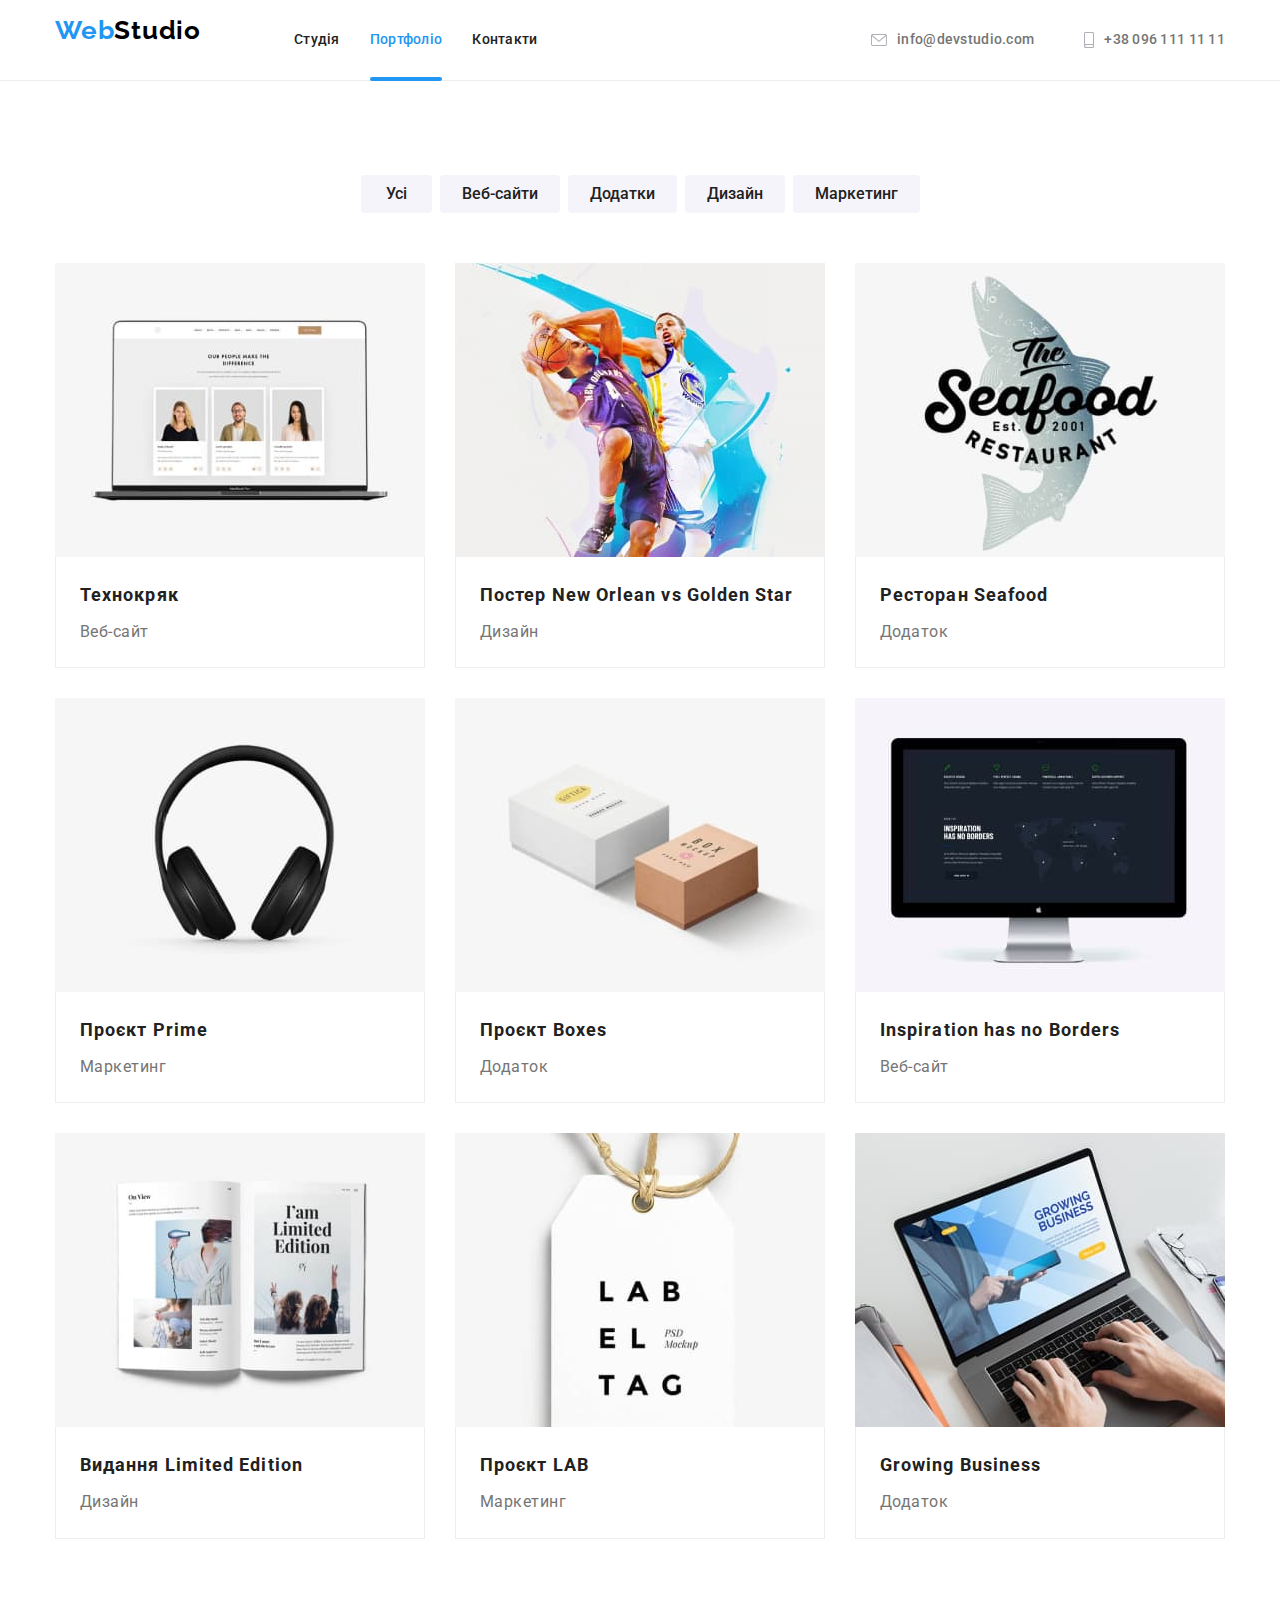
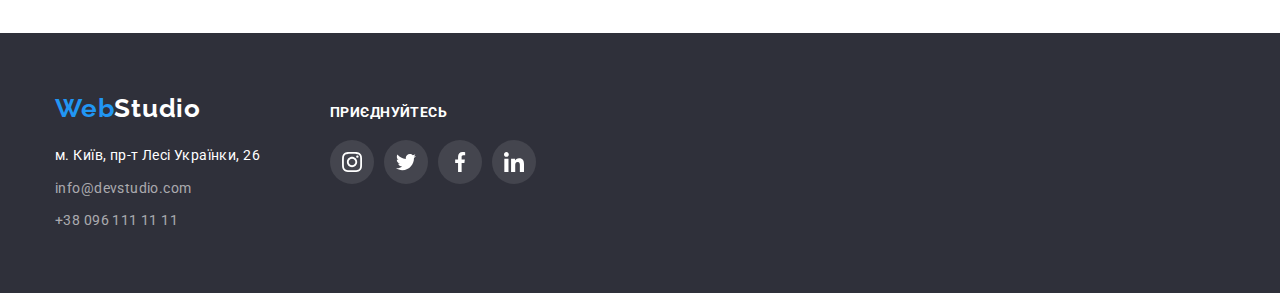
==== galery.html @ d66bf47e "etap-05-10-2022-20-38" ====
<!DOCTYPE html>
<html lang="uk">
  <head>
    <meta charset="UTF-8" />
    <meta http-equiv="X-UA-Compatible" content="IE=edge" />
    <meta name="viewport" content="width=device-width, initial-scale=1.0" />

    <!-- Підключаємо шрифти -->

    <!--  -->
    <link rel="preconnect" href="https://fonts.googleapis.com" />
    <link rel="preconnect" href="https://fonts.gstatic.com" crossorigin />
    <link
      href="https://fonts.googleapis.com/css2?family=Raleway:wght@700&family=Roboto:wght@400;500;700;900&display=swap"
      rel="stylesheet"
    />
    <!--  -->
    <!-- Спочатку нормалізатор -->
    <link
      rel="stylesheet"
      href="https://cdnjs.cloudflare.com/ajax/libs/modern-normalize/1.0.0/modern-normalize.min.css"
    />

    <!-- Підключаємо файл зі стилями -->
    <link rel="stylesheet" href="./css/styles.css" />

    <title>Web Studio</title>
  </head>

  <body>
    <header class="header-galery">
      <div class="header-block-galery container">
        
        <a href="./index.html" class="nav-logo-leftgalery"
          >Web<span class="nav-logo-reit">Studio</span></a
        >
        
        <nav>
          
          <ul class="list-type-hedergalery">
            <li class="list-item-pagesgalery">
              <a href="./index.html" class="nav-list">Студія</a>
            </li>
            <li class="list-item-pagesgalery">
              <a href="" class="nav-list current">Портфоліо</a>
            </li>
            <li class="list-item-pagesgalery">
              <a href="" class="nav-list">Контакти</a>
            </li>
          </ul>
          
        </nav>
        
        <ul class="contact-type-hedergalery">
          <li class="flex-container list-item-contactgalery mailto-boxgalery">
            <a href="mailto:info@devstudio.com" class="mailto">
            <svg class="icon-size-adresstudio">
              <use href="./img/sprait9.svg#envelope" class="icon-contacts-envelope"></use>
              
            </svg>
              info@devstudio.com</a
            >
          </li>
          <li class=" flex-container list-item-contactgalery tel-boxgalery">
            <a href="tel:+380961111111" class="tel">
              <svg class="icon-size-adresstudio-two">
                <use href="./img/sprait9.svg#smartphone" class="icon-contacts-smartphone"></use>
                
              </svg>
              
              +38 096 111 11 11</a>
          </li>
        </ul>
        
      </div>
    </header>

    <main>
      <!-- section portfolio -->

      <section class="portfolio">
        <div class="block-button-list container">
          <h1 class="visually-hidden">Потрфоліо</h1>
          <!-- blok Batton -->
          <ul class="button-listgalery">
            <li class="buton-itemgalery">
              <button type="button" class="button-one buttongalery-all">
                Усі
              </button>
            </li>
            <li class="buton-itemgalery">
              <button type="button" class="button-one buttongalery-webisite">
                Веб-сайти
              </button>
            </li>
            <li class="buton-itemgalery">
              <button type="button" class="button-one buttongalery-application">
                Додатки
              </button>
            </li>
            <li class="buton-itemgalery">
              <button type="button" class="button-one buttongalery-design">
                Дизайн
              </button>
            </li>
            <li class="buton-itemgalery">
              <button type="button" class="button-one buttongalery-marketing">
                Маркетинг
              </button>
            </li>
          </ul>
          
          <ul class="list-type-galery">
            <li class="galery-blok block-galery-item">
             <a href="" class="ablock-galery-item">
              <div class="img-galery-box">
              <img
                src="./img-galery/technokryak.jpg"
                class="galery-images"
                alt="technokryak"
              />
              <div class="ablock-galery-overley"> 
                <p class="galery-overley-title">Ресурс пропонує комплексні 
                  пропозиції з різним рівнем функціоналу 
                  та сервісів. Все це дозволить відвідувачу отримати вичерпні 
                  відомості про компанію чи приватну особу.</p>  
                </div>
            </div>
              <div class="text-galery-box">
                <h2 class="galery-title galery-title-box">Технокряк</h2>
                <p class="galery-Paragraf galery-Paragraf-box">Веб-сайт</p>
                
                
              </div>
            </a>
          
            </li>
          

            <li class="galery-blok block-galery-item">
              <a href=""class="ablock-galery-item">
                <div class="img-galery-box">
              <img
                src="./img-galery/new-orlean-vs-golden-star.jpg"
                class="galery-images"
                alt="new-orlean-vs-golden-star"
              />
              <div class="ablock-galery-overley"> 
                <p class="galery-overley-title">Ресурс пропонує комплексні 
                  пропозиції з різним рівнем функціоналу 
                  та сервісів. Все це дозволить відвідувачу отримати вичерпні 
                  відомості про компанію чи приватну особу.</p>  
                </div>
            </div>
              <div class="text-galery-box">
                <h2 class="galery-title galery-title-box">
                  Постер New Orlean vs Golden Star
                </h2>
                <p class="galery-Paragraf galery-Paragraf-box">Дизайн</p>
                
              </div>
            </a>
            </li>

            <li class="galery-blok block-galery-item">
              <a href=""class="ablock-galery-item">
                <div class="img-galery-box">
              <img
                src="./img-galery/restouran-seafood.jpg"
                class="galery-images"
                alt="restouran-seafood"
              />
              <div class="ablock-galery-overley"> 
                <p class="galery-overley-title">Ресурс пропонує комплексні 
                  пропозиції з різним рівнем функціоналу 
                  та сервісів. Все це дозволить відвідувачу отримати вичерпні 
                  відомості про компанію чи приватну особу.</p>  
                </div>
            </div>
              <div class="text-galery-box">
                <h2 class="galery-title galery-title-box">Ресторан Seafood</h2>
                <p class="galery-Paragraf galery-Paragraf-box">Додаток</p>
                
              </div>
              </a>
            </li>

            <li class="galery-blok block-galery-item">
              <a href=""class="ablock-galery-item">
                <div class="img-galery-box">
              <img
                src="./img-galery/proekt-prime.jpg"
                class="galery-images"
                alt="proekt-prime"
              />
              <div class="ablock-galery-overley"> 
                <p class="galery-overley-title">Ресурс пропонує комплексні 
                  пропозиції з різним рівнем функціоналу 
                  та сервісів. Все це дозволить відвідувачу отримати вичерпні 
                  відомості про компанію чи приватну особу.</p>  
                </div>
            </div>
              <div class="text-galery-box">
                <h2 class="galery-title galery-title-box">Проєкт Prime</h2>
                <p class="galery-Paragraf galery-Paragraf-box">Маркетинг</p>
                
              </div>
              </a>
            </li>

            <li class="galery-blok block-galery-item">
              <a href=""class="ablock-galery-item">
                <div class="img-galery-box">
              <img
                src="./img-galery/proekt-boxes.jpg"
                class="galery-images"
                alt="proekt-boxes"
              />
              <div class="ablock-galery-overley"> 
                <p class="galery-overley-title">Ресурс пропонує комплексні 
                  пропозиції з різним рівнем функціоналу 
                  та сервісів. Все це дозволить відвідувачу отримати вичерпні 
                  відомості про компанію чи приватну особу.</p>  
                </div>
            </div>
              <div class="text-galery-box">
                <h2 class="galery-title galery-title-box">Проєкт Boxes</h2>
                <p class="galery-Paragraf galery-Paragraf-box">Додаток</p>
                
                
              </div>
              </a>
            </li>

            <li class="galery-blok block-galery-item">
              <a href=""class="ablock-galery-item">
                <div class="img-galery-box">
              <img
                src="./img-galery/Inspiration-has-no-borders.jpg"
                class="galery-images"
                alt="Inspiration-has-no-borders"
              />
              <div class="ablock-galery-overley"> 
                <p class="galery-overley-title">Ресурс пропонує комплексні 
                  пропозиції з різним рівнем функціоналу 
                  та сервісів. Все це дозволить відвідувачу отримати вичерпні 
                  відомості про компанію чи приватну особу.</p>  
                </div>
            </div>
              <div class="text-galery-box">
                <h2 class="galery-title galery-title-box">
                  Inspiration has no Borders
                </h2>
                <p class="galery-Paragraf galery-Paragraf-box">Веб-сайт</p>
                
              </div>
            </a>
            </li>

            <li class="galery-blok block-galery-item">
              <a href=""class="ablock-galery-item">
                <div class="img-galery-box">
              <img
                src="./img-galery/limited-еdition.jpg "
                class="galery-images"
                alt="limited-еdition"
              />
              <div class="ablock-galery-overley"> 
                <p class="galery-overley-title">Ресурс пропонує комплексні 
                  пропозиції з різним рівнем функціоналу 
                  та сервісів. Все це дозволить відвідувачу отримати вичерпні 
                  відомості про компанію чи приватну особу.</p>  
                </div>
            </div>
              <div class="text-galery-box">
                <h2 class="galery-title galery-title-box">
                  Видання Limited Edition
                </h2>
                <p class="galery-Paragraf galery-Paragraf-box">Дизайн</p>
                
              </div>
            </a>
            </li>

            <li class="galery-blok block-galery-item">
              <a href=""class="ablock-galery-item">
                <div class="img-galery-box">
              <img
                src="./img-galery/proect-lab.jpg"
                class="galery-images"
                alt="proect-lab"
              />
              <div class="ablock-galery-overley"> 
                <p class="galery-overley-title">Ресурс пропонує комплексні 
                  пропозиції з різним рівнем функціоналу 
                  та сервісів. Все це дозволить відвідувачу отримати вичерпні 
                  відомості про компанію чи приватну особу.</p>  
                </div>
            </div>
              <div class="text-galery-box">
                <h2 class="galery-title galery-title-box">Проєкт LAB</h2>
                <p class="galery-Paragraf galery-Paragraf-box">Маркетинг</p>
                
              </div>
              </a>
            </li>

            <li class="galery-blok block-galery-item">
              <a href=""class="ablock-galery-item">
                <div class="img-galery-box">
              <img
                src="./img-galery/growing-business.jpg"
                class="galery-images"
                alt="growing-business"
              />
              <div class="ablock-galery-overley"> 
                <p class="galery-overley-title">Ресурс пропонує комплексні 
                  пропозиції з різним рівнем функціоналу 
                  та сервісів. Все це дозволить відвідувачу отримати вичерпні 
                  відомості про компанію чи приватну особу.</p>  
                </div>
            </div>
              <div class="text-galery-box">
                <h2 class="galery-title galery-title-box">Growing Business</h2>
                <p class="galery-Paragraf galery-Paragraf-box">Додаток</p>
                
              </div>
              </a>
            </li>
          </ul>
        </div>
      </section>
    </main>

    <footer class="footer-galery">
      <div class="container flex-container flex-container-footergalery">
        <div class="logo-info-futergalery">
        <a href="./index.html" class="nav-logo-leftgalery"
          >Web<span class="nav-logo-reitfooter">Studio</span></a
        >

        <address>
          <div class="addres-box">
            <!-- <ul class="list-type"> -->
            <ul class="list-type-footergalery">
              <li class="footer-item-two">
                <a
                  href="https://goo.gl/maps/WQxxdUkWUCcxHzvu8"
                  target="_blank"
                  rel="noopener norefferer nofollow"
                  class="footer-item-one"
                  >м. Київ, пр-т Лесі Українки, 26</a
                >
              </li>

              <li class="footer-item-two">
                <a
                  href="mailto:info@devstudio.com"
                  class="footer-item-two footer-item-twogalery"
                  >info@devstudio.com</a
                >
              </li>

              <li class="footer-item-two">
                <a
                  href="tel:+380961111111"
                  class="footer-item-two footer-item-frigalery"
                >
                  +38 096 111 11 11</a
                >
              </li>
            </ul>
          </div>
        </address>
      </div>
      <div class="footer-icongalery">
        <p class="footer-icongalery-title">Приєднуйтесь</p>
        <!-- <h3 class="footer-icongalery-title">Приеднуйтесь</h3> -->
          <ul class="footerlist-icongalery">
          <li class="footerlistitem-icongalery">
            <a href="" class="Link-cocial-footergalery"> 
            <svg class="icon-cocial-footerstudio">
              <use href="./img/sprait9.svg#instagram-2-2">
    
              </use>
            </svg>
          </a></li>
          <li class="footerlistitem-icongalery"> 
            <a href=""class="Link-cocial-footergalery">
              <svg class="icon-cocial-footerstudio">
                <use href="./img/sprait9.svg#twitter-1-1">
      
                </use>
              </svg> 
            </a></li>
          <li class="footerlistitem-icongalery">
            <a href=""class="Link-cocial-footergalery">
              <svg class="icon-cocial-footerstudio">
                <use href="./img/sprait9.svg#facebook1-2">
      
                </use>
              </svg>
            </a></li>
          <li class="footerlistitem-icongalery">
            
            <a href=""class="Link-cocial-footergalery">
              <svg class="icon-cocial-footerstudio">
                <use href="./img/sprait9.svg#linkedin1-2">
      
                </use>
              </svg>
            </a></li>
        </ul>
      </div>
      </div>
    </footer>
    
  </body>
</html>
---- css/styles.css ----
:root {
  --primary-text-kolor: #212121;
  --second-text-kolor: #757575;
  /* --color-border-hedergalery: #A9BABA; */
  --color-border-hedergalery: #EEEEEE;
  --color-current: #2196f3;
  --color-background-oun: #ffffff;
  --color-nav-logo: #000000;
  --color-bagraund-baton-one:#f5f4fa;
  --color-hero-bagraund: #2f303a;
  --color-title-one: #212121;
  --color-button-cover:#188ECB;
  --color-our-teams: #F5F4FA;
  --color-our-teams-title:#212121;
  --border-element:0px solid red ;
  --border-small-conteiner:0px solid  #188ECB;
  --border-big-conteiner:0px solid orangered;
  --border-block:0px solid   yellowgreen;
  
 

  /* (24/16) */
  --lin-heit-one:1.5;

  /* (24/14) */
  --lin-heit-two:1.7;

  /* 36/18 */
  --lin-heit-three:2.0;

  /* 30/16 */
  --lin-heit-four:1.9;

  /* 26/16 */
  --lin-heit-five:1.6;
  /* 60/44 */
  --lin-heit-six:1.36;
  /* 16/14=1.14 */
  --lin-heit-seven:1.14;
  --width-block:1400px;
}
p,
h1,
h2,
h3,
h4,
h5,
h6 {
    margin: 0;
}

ul {
    margin: 0;
    padding: 0;
}
img{
  display: block;
  max-width: 100%;
}


body {
  font-family: "Roboto" ,sans-serif;
  background: var(--color-background-oun);

}

/* flex-flex */


.container{
  /* width:var(--width-block); */
  width: 1200px;
  padding-left: 15px;
  padding-right: 15px;
  margin:0 auto;
}
.flex-container{
  display: flex;
}

.heder-container{
  
  display: flex;
  align-items: center;
  border-bottom: 1px solid var(--color-border-hedergalery);

}

.logo{
  

  display: flex;
  /* padding-left: 215px; */
  margin-left: 15px;
  margin-right: 90px;
  /* margin-top:24px;
  margin-bottom:24px; */

}
.title-Pages{
 
  display: flex; 



}
 
.directions{
  padding-bottom:94px;

}
.list-type-directions {
  list-style: none;
  display: flex;
  padding-left:0px;
}


.list-type .list-type-item:not(:first-child){
  margin-left: 30px;
  
}
.list-type .list-type-item:first-child{
  margin-left:0px;
  
}



.contacs-item{
 
  display: flex;
  margin-left: auto;
  /* margin-right:15px; */
  /* margin-left:344px; */
  justify-content: center;  
  /* margin-left: 344px; */
  /* margin-right: 215px; */

  
}
.contacs-item li:not(:first-child){
  /* padding-left:50px ; */
  margin-left: 50px;
}



.group-one{
  
  /* display: flex;  */
}
.gpoup-two{
  

}
.gpoup-three{
  display: flex;
  
}
/* Flex Hero */
.gpoup-Hero{

background: var(--color-hero-bagraund);

display: flex;
align-items: center;
justify-items: center;
margin-left: auto;
margin-right: auto;


}
.Hero {
  background: var(--color-hero-bagraund);


  /* width: var(--width-block);
  display: flex;
  justify-content: center; */

  padding-top: 200px;
  padding-bottom: 200px;
  
  

}

.title-button-grouphero{
  
  
  
  display: flex;
  flex-direction:column;
  justify-content:center;
  align-items:center;
  
  padding-top: 200px;
  padding-bottom: 200px;

  margin-left: 250px;
  margin-right: 250px;

}
.gpoup-benefits{
  display: flex;
  
  margin-left: auto;
  margin-right: auto; 
 
}



.gpoup-directions{
  display: flex;
  
  margin-left: auto;
  margin-right: auto; 
  justify-content: center;
}
.directions-list-items{
  
  display: flex;
  
}
.directions-items{
  margin-right: 30px;
  position: relative;
}
.directions-items:last-child{
  margin-right:0px; 
}

.img-direction{
  display: block;
}

.directions-title-box{
  display: flex;
  align-items: center;
  justify-content: center;

width: 100%;
height: 70px;
background-color: rgba(47, 48, 58, 0.8);
position: absolute;
bottom: 0px;
left: 0px;


}
.directions-title-two{
margin-top: auto;
margin-bottom: auto;
/* margin-left: auto;
margin-right: auto; */
font-weight: 700;
font-size: 14px;
line-height: 16px;
text-align: center;
letter-spacing: 0.03em;
text-transform: uppercase;
color:  #FFFFFF;
}




.gpoup-our-teams{
  
  
 /* background: var(--color-our-teams); */
  display: flex;
  margin-left: auto;
  margin-right: auto;
  justify-content: center; 
  

}

.list-type-our-teams{
  list-style: none;
  
  display: flex;
  margin-top: 50px;
  padding-left: 0px;

  gap: 30px;




}
.gpoup-footer{
  /* background:var(--color-hero-bagraund); */
  
  
  display: flex;
  margin-left: auto;
  margin-right: auto;

  flex-direction: column;
  
}

.list-type-footer{
margin-top:0px ;
margin-left: 100px;
margin-bottom: 60px;
}

.list-footerStudio{
  list-style: none;
  padding-left: 0px;
  
}
.adres-footer-studio{
  /* margin-top: 20px; */
}

.nav-logo-footerleft{

  
  font-family: 'Raleway', sans-serif;

  color:var(--color-current);
  font-size: 26px;
  font-weight: 700;
  text-decoration: none;
  line-height: 1.19;
  letter-spacing: 0.03em;

  /* margin-top: 20px; */
  margin-bottom: 20px; 
 

  /* margin-left: 100px; */
}


.nav-logo {
  font-family: "Raleway", sans-serif;
  color: var(--color-nav-logo);
  
  

  font-size: 26px;
  font-weight: 700;
  text-decoration: none;
  letter-spacing: 0.03em;


}
.nav-logo-left {
  font-family: 'Raleway', sans-serif;

  color:var(--color-current);
  font-size: 26px;
  font-weight: 700;
  text-decoration: none;
  line-height: 1.19;
  letter-spacing: 0.03em;

  padding-top: 24px;
  padding-bottom: 24px;
  display: flex;
}
.nav-logo-reit {
  font-family: 'Raleway', sans-serif;
  color: var(--color-nav-logo);
  

  font-size: 26px;
  font-weight: 700;
  text-decoration: none;
  line-height: 1.19;
  letter-spacing: 0.03em;

}

.nav-boxstudio{
margin-left: 94px;
}

.nav-logo-reitfooter {
  
  font-family: 'Raleway', sans-serif;
  color: var(--color-background-oun);
  

  font-size: 26px;
  font-weight: 700;
  text-decoration: none;
  line-height: 1.19;
  letter-spacing: 0.03em;
}

.nav-list.current {
  color: var(--color-current);
  position: relative;
}

.nav-list.current::after {
  display: block;
  position: absolute;
  bottom: -1px;
  
  content:"";
  /* color:var(--color-current) ;  */
  background:var(--color-current) ;
  height: 4px;
  width: 100%;
  border-radius: 2px;

  
  
  
}



.nav-list {
  
  color: var(--primary-text-kolor);
  font-size: 14px;
  font-weight: 500;
  text-decoration: none;
  line-height: var(--lin-heit-seven);
  letter-spacing: 0.02em;

  display: block;
  padding-top:32px;
  padding-bottom:32px;

  transition:color  250ms cubic-bezier(0.4, 0, 0.2, 1);
 

}
.nav-logo-left{
  
}

  
.nav-list:hover,
.nav-list:focus {

  color: var(--color-current);
}
.mailto,
.tel {
  
  color: var(--second-text-kolor);
  text-decoration:none ;
  font-weight: 500;
  font-size: 14px;
  line-height: 1.14;
  letter-spacing: 0.02em;

  /* display: block; */
  display: flex;
  padding-top:32px;
  padding-bottom:32px;
  align-items: center;

  transition:color 250ms cubic-bezier(0.4, 0, 0.2, 1);
            
  
}
.tel{
 

}
.mailto:hover,
.mailto:focus,
.tel:hover,
.tel:focus {

  color: var(--color-current);

  

}



.icon-contacts-envelope{
 

}
.icon-contacts-smartphone{
 
}



.mailto:hover .icon-contacts-envelope{
  fill:var(--color-current) ;
}

.tel:hover .icon-contacts-smartphone{
  fill:var(--color-current) ;
}

.mailto:focus .icon-contacts-envelope{
  fill:var(--color-current) ;
}

.tel:focus .icon-contacts-smartphone{
  fill:var(--color-current) ;
}


.button-list,
.list-type {
  list-style: none;

}

.mailto-boxsutdio{
  margin-right: 50px;
  transition: fill 250ms cubic-bezier(0.4, 0, 0.2, 1);

}

.mailto-boxsutdio:hover{
  margin-right: 50px;
  fill: #2196F3;
}
.addres-boxstudio{
  margin-left: auto;
}


.hero-box{
 /*  */
  text-align: center;
  justify-content: center;
}





.hero-title {
  
  color:var( --color-background-oun);
  font-size: 44px;
  font-weight: 900;
  line-height:var(--lin-heit-six) ;
  letter-spacing:0.06em ;
  text-transform: uppercase;
  max-width: 696px;
   margin-left: auto;
  margin-right: auto;

}
.hero-button {
  font-family: "Roboto" ,sans-serif;
  background: var(--color-current);
  color: var(--color-background-oun);
  font-size: 16px;
  font-weight: 700;
  cursor: pointer;
  line-height:var( --lin-heit-four) ;
  letter-spacing:0.06em ;

  margin-top: 30px;
  
  padding-left: 32px;
  padding-top: 10px;
  padding-right: 32px;
  padding-bottom: 10px;
  border-color: transparent;

  
  transition:background-color 250ms cubic-bezier(0.4, 0, 0.2, 1);



}
.hero-button:hover,
.hero-button:focus {
  background-color: var(--color-button-cover);
 

}

.Hero-img{
  background-image: linear-gradient(
    to right,
    rgba(47, 48, 58, 0.4),
    rgba(47, 48, 58, 0.4)),url(../img/Img.png);
  background-repeat: no-repeat;
  background-position: center;
  background-size: cover;
  width: 1600px;
  margin: 0px auto;
}


.title-benefits {
  color: var(--color-title-one);
  font-size: 14px;
  font-weight: 700;
  line-height: 16px;
  letter-spacing: 0.03em;
  text-transform: uppercase;

  

   
} 
.benefits-list-item{


/* flex-basis: 270px; */
flex-basis: calc((100% - 90px) / 4);


}

.benefits-list-item:last-child{
  /* background: tomato; */
  margin-right:0px;
}
.benefits-boxfon-antena{
 display: flex;
  width: 270px;
 height: 120px;
 align-items: center;
 justify-content: center;
 margin-bottom: 20px;
 background-color: #F5F4FA; 
 /* background-image:url(../img-icon/antenna\ 1-2.svg) ;
 background-position: center;
 background-repeat: no-repeat;
 background-size: 30%; */
}

.benefits-boxfon-clock{
  display: flex;
   width: 270px;
  height: 120px;
  align-items: center;
  justify-content: center;
  margin-bottom: 20px;
  background-color: #F5F4FA; 
  /* background-image:url(../img-icon/clock\ 1-2.svg) ;
  background-position: center;
  background-repeat: no-repeat;
  background-size: 30%; */
 }
 .benefits-boxfon-diagram{
  display: flex;
   width: 270px;
  height: 120px;
  align-items: center;
  justify-content: center;
  margin-bottom: 20px;
  background-color: #F5F4FA; 
  /* background-image:url(../img-icon/diagram\ 1-2.svg) ;
  background-position: center;
  background-repeat: no-repeat;
  background-size: 30%; */
 }

 .benefits-boxfon-astronaut{
  display: flex;
   width: 270px;
  height: 120px;
  align-items: center;
  justify-content: center;
  margin-bottom: 20px;
  background-color: #F5F4FA; 
  /* background-image:url(../img-icon/astronaut\ 1-2.svg) ;
  background-position: center;
  background-repeat: no-repeat;
  background-size: 30%; */
 }



.benefits-paragraf {

  color: var(--second-text-kolor);
  font-weight: 400;
  font-size: 14px;
  line-height: var(--lin-heit-two);
  letter-spacing: 0.03em;

 
  display: flex;
  /* justify-content:space-evenly; */
  margin-top: 10px;
  margin-bottom: 0px;

}



.directions-title {

  color: var(--primary-text-kolor);
  font-weight: 700;
  font-size: 36px;
  line-height: 1.17;
  letter-spacing: 0.03em;
  text-align: center;

  margin-left: auto;
  margin-right: auto;
  margin-bottom: 50px;
}
.our-teams {
  background: var(--color-our-teams);
 
  padding-top: 94px;
  padding-bottom: 94px;
  justify-content: center;
  
  
}
.our-teams-iist {
  background:var(--color-background-oun);
  box-shadow: 0px 10px 10px -5px rgba(194, 194, 194, 0.8);

}


.our-teams-title {
  color: var(--color-our-teams-title);
  font-size: 36px;
  font-weight: 700;
  text-align: center;

  margin-bottom: 50px;
}

.our-teams-person {
  color: var(--primary-text-kolor);
  font-weight: 500;
  font-size: 16px;
  line-height: 1.19;
  letter-spacing: 0.03em;
  /* text-align: center;
  margin-top: 30px; */
  margin-bottom: 10px;
}
.our-teams-position {
  color: var(--second-text-kolor);
  font-weight: 400;
  font-size: 16px;
  line-height: 1.19;
  letter-spacing: 0.03em;
  /* text-align: center;
  margin-top: 0px;
  margin-bottom: 30px; */
}
.our-teams-rersonposition{
  
  text-align: center;
  
  
  padding-top: 30px;
  padding-bottom: 30px;
}
.icon-list{
 display: flex;
 list-style: none;
 align-items: center;
 justify-content: center;
 margin-top:16px;

}
.our-teams-iisticon{
  display: flex;
  align-items: center;
  justify-content: center;
  width: 44px;
  height: 44px;
  margin-right: 10px;
  

}
.our-teams-iisticon:nth-last-child(){
  margin-right: 0px;
}
.link-icon{
  
  display: flex;
  align-items: center;
  justify-content: center;
  width: 44px;
  height: 44px;
  border-radius: 50%;

   transition: background-color 250ms cubic-bezier(0.4, 0, 0.2, 1),
               Fill 250ms cubic-bezier(0.4, 0, 0.2, 1);

}
.link-icon:hover{
  
  background-color: #2196F3;
  }

.link-icon:hover .icon-size-cocialiteam{

     fill: white;
}
.link-icon:hover .icon-cocial{

  fill: white;
}

.link-icon:focus{
 
  background-color: #2196F3;
}

.link-icon:focus .icon-size-cocialiteam{
   fill: white;
  
}
.link-icon:focus .icon-cocial{
  fill: white;
 
}



.icon-instagram{
  width: 44px;
  height: 44px;
  background-position: center;
  background-size: cover;
  /* fill: #FFFFFF; */
  /* color: #AFB1B8; */
  
}
.icon-contacts-envelope{
  width: 44px;
  height: 44px;
  background-position: center;
  background-size: cover;
  padding-top: 5px;
  margin-right: 5px;
  fill: #AFB1B8;
  transition:fill 250ms cubic-bezier(0.4, 0, 0.2, 1);

}
.icon-contacts-envelope:hover{
  
  fill: #2196F3;

}
.icon-contacts-smartphone{
  width: 10px;
  height: 16px;
  background-position: center;
  background-size: cover;
  padding-top: 5px;
  margin-right: 5px;
  fill: #AFB1B8;

  transition:fill 250ms cubic-bezier(0.4, 0, 0.2, 1);
  
  
}
.icon-contacts-smartphone:hover{
 
  fill: #2196F3;
  
  
}
.icon-cocial{
  width: 20px;
  height: 20px;
  background-position: center;
  background-size: cover;
  fill: #AFB1B8;
  /* color: #AFB1B8; */
  
}


.icon-cocial-footer{
  width: 20px;
  height: 20px;
  background-position: center;
  background-size: cover;
  /* fill: #FFFFFF; */
  /* color: #AFB1B8; */
  
}
.icon-benefits{
  width: 70px;
  height: 70px;
  background-position: center;
  background-size: cover;
  
  
}
.icon-size-adresstudio{
  width: 16px;
  height: 12px;
  margin-right: 10px;
  

}
.icon-size-adresstudio-two{
  width: 10px;
  height: 16px;
  margin-right: 10px;
  

}
.icon-size-benefits{
  width: 70px;
  height: 70px;
  

}
.icon-size{
  width: 70px;
  height: 70px;
  

}
.icon-size-cocialiteam{
  width: 20px;
  height: 20px;
  fill: #ffffff;

  
  transition:fill 250ms cubic-bezier(0.4, 0, 0.2, 1);
  

}
.section-client-box{
padding-top: 94px;
padding-bottom: 94px;

}
.client-box{
  /* margin-top: 94px; */
}
.title-client{
  font-weight: 700;
  font-size: 36px;
  line-height: 42px;
  text-align: center;
  letter-spacing: 0.03em;
  color: #212121;
  margin-bottom: 50px;
  }
.list-client{
   display: flex;
  list-style: none;
  align-items: center;
  justify-content: center;
  
  
}
.list-item-client{
  width:170px ;
  height:92px ;
  margin-right: 30px;
}
.list-item-client:nth-child(6){
  margin-right: 0px;

}
.logo-box{
  width: 170px;
  height: 92px;
 
  display: flex;
  align-items: center;
  justify-content: center;

  border: 1px solid  #AFB1B8;
  border-radius: 4%;

  transition: border 250ms cubic-bezier(0.4, 0, 0.2, 1);
             

  }
  .logo-box:hover{
    border: 1px solid  #2196F3;
    

  }
  .logo-box:focus{
    border: 1px solid  #2196F3;
   
    
  }

.client-box-cvg{
  width: 106px;
  height: 60px;
  fill: #AFB1B8;
  transition: fill 250ms cubic-bezier(0.4, 0, 0.2, 1);
 }
.logo-box:hover .client-box-cvg{

  fill:#2196F3 ;
  }

  .logo-box:focus .client-box-cvg{
   
    fill:#2196F3 ;
    }

.icon-cocial-footerstudio{
   width: 20px;
   height: 20px;
   fill: #ffffff;
}

.logo-info-futerstudio{
flex-direction: column;
display: flex;
}

.flex-container-footerstudio{
  display: flex;
  align-items: baseline;
}
.footer-iconstudio{
  display: flex;
  flex-direction: column;
  align-items: baseline;
  justify-content: center;
  
  width: 300px;
  height: 100px;
  margin-left: 70px;
  
  
  
}

.footer-iconstudio-title{
  font-weight: 700;
font-size: 14px;
line-height: 16px;
letter-spacing: 0.03em;
text-transform: uppercase;
color: #FFFFFF;

margin-right: auto;


}
.footerlist-iconstudio{
  display: flex;
  
  list-style: none;
  justify-content: center;
  margin-top: 20px;
  
}
.footerlistitem-iconstudio{
  width: 44px;
  height: 44px;
  margin-right: 10px;
  background-color: #44454E;
  border-radius: 50%;
  display: flex;
  align-items: center;
  justify-content: center;
}

.Link-cocial-footerstudio{
  display: flex;
  align-items: center;
  justify-content: center;
  width: 100%;
  height: 100%;
  border-radius: 50%;

  transition:background-color 250ms cubic-bezier(0.4, 0, 0.2, 1);
}
.Link-cocial-footerstudio:hover{
    border-radius: 50%;
    background-color: #2196F3;
 }

.Link-cocial-footerstudio:focus{
  border-radius: 50%;
  background-color: #2196F3;
 
}
.footerlistitem-iconstudio:nth-child(4){
  margin-right: 0px;
}




.footer {
  background:var(--color-hero-bagraund);
  padding-top: 60px;
  padding-bottom: 60px;
 
}
.footer-logo {
  font-family: "Raleway, sans-serif";
  color:var(--color-background-oun);
  /* color: #2196F3: */

  font-size: 26px;
  font-weight: 700;
  text-decoration: none;

}
.footer-item-one,
.footer-item-two {
  color:var(--color-background-oun);
  font-size: 14px;
  font-weight: 400;
  text-decoration: none;
  font-style: normal;
  line-height: var(--lin-heit-two);
  letter-spacing: 0.03em;
  margin-top: 0px;
  margin-bottom:0px;
  
  
  transition: color 250ms cubic-bezier(0.4, 0, 0.2, 1);
}
.footer-item-two {
  color: rgba(100%, 100%, 100%, 60%);
  margin-bottom: 9px;
  
}.footer-item-two:last-child{
  margin-bottom: 0px;
}


.list-item-footer{
 margin-bottom: 9px; 
}
.list-item-footer:last-child{
  margin-bottom: 0px; 
 }

.footer-item-twostodio{
  /* display: flex;
  margin-top: 20px; */
}
.footer-item-one:hover,
.footer-item-two:hover,
.footer-item-one:focus,
.footer-item-two:focus
{
  color: var(--color-current);

}



/* galery */

.header-galery{
  border-bottom: 1px solid var(--color-border-hedergalery);

}









.visually-hidden { position: absolute; 
  white-space: nowrap; 
  width: 1px; 
  height: 1px; 
  overflow: hidden; 
  border: 0; 
  padding: 0; 
  clip: rect(0 0 0 0); 
  clip-path: inset(50%); 
  margin: -1px; }"

.galery-blok {
  width: 370px;
  height: 404px;

  
}
.galery-images {
  width: 370px;
  height: 294px;
 
  
  
  
  
}
.galery-title {
  color: var(--primary-text-kolor);
  font-size: 18px;
  font-weight: 700;
  line-height: var(--lin-heit-three) ;
  letter-spacing: 0.06em;
  text-decoration: none;
}
.galery-Paragraf {
  color: var(--second-text-kolor);
  font-size: 16px;
  font-weight: normal;
  line-height:var(--lin-heit-four) ;
  letter-spacing: 0.03em;
  text-decoration: none;
}

.header-block-galery{
  
  
  
  display: flex;
  align-items: center;

  
  
 
 
  

}

.nav-logo-galery{

display: flex;
margin-left: 15px;
margin-right:90px;

}

.nav-logo-leftgalery{
  font-family: 'Raleway', sans-serif;

  color:var(--color-current);
  font-size: 26px;
  font-weight: 700;
  text-decoration: none;
  line-height: 1.19;
  letter-spacing: 0.03em;

 margin-top: 0px;
 margin-bottom: 20px;
  



}
.title-Pages-galery{
 
  
  display: flex;
  margin-left: 0px;

 
}
.list-tipe-contactgalery{

  
  display: flex;
  margin-left: auto;
}

.list-type-hedergalery{
  list-style: none;
 
  display: flex;
  padding-left: 0px;
  margin-top:0px ;
  margin-bottom: 0px;
  margin-left: 93px;
}
.contact-type-hedergalery{
  list-style: none;
 
  display: flex;
  padding-left: 0px;
  margin-top:0px ;
  margin-bottom: 0px;
  margin-left: auto;
  
}

.list-item-pagesgalery{
  margin-right: 30px;
}
.list-item-pagesgalery:last-child{
  margin-right:0px;
}

.list-item-contactgalery{
  margin-left: 50px;
}

.list-item-contactgalery:first-child{
  margin-left:0px;
}



.block-portfolio{

display: flex;
justify-content: center;
  
}
.portfolio{
  padding-top: 94px;
  padding-bottom: 94px;

}

.block-button-list{
  justify-content: center;
}
.button-listgalery{
  list-style: none;
  
  display: flex;
  justify-content: center;
  padding-left: 0px;
  margin-bottom: 50px;


  

}
.buton-itemgalery{
  
  display: flex;
  margin-right: 8px;

}
.buton-itemgalery:last-child{
  margin-right: 0px;
}

.button-one {
  font-family: "Roboto", sans-serif;
  font-size: 16px;
  font-weight: 500;
  background: var(--color-bagraund-baton-one);
  color: var(--primary-text-kolor);
  border: 0px;
  cursor: pointer;
  line-height: var(--lin-heit-five);
  
  transition:background-color 250ms cubic-bezier(0.4, 0, 0.2, 1),
            color 250ms cubic-bezier(0.4, 0, 0.2, 1),
            box-shadow 250ms cubic-bezier(0.4, 0, 0.2, 1);

 

}

.button-one:hover,
.button-one:focus {
  border: 0ch;
  background-color:var(--color-current); ;
  color:var( --color-background-oun);
  box-shadow: 0px 10px 10px -5px rgba(194, 194, 194, 0.8);
}

.buttongalery-all{
  padding-left: 25px;
  padding-top: 6px;
  padding-right: 25px;
  padding-bottom: 6px;
  
  
  border-radius:4px;
  
}
.buttongalery-webisite{
  padding-left: 22px;
  padding-top: 6px;
  padding-right: 22px;
  padding-bottom: 6px;
  

 border-radius:4px;
 
}
.buttongalery-design{
  
  padding-left: 22px;
  padding-top: 6px;
  padding-right: 22px;
  padding-bottom: 6px;

  border-radius:4px;
  
  
}
.buttongalery-application{

  padding-left: 22px;
  padding-top: 6px;
  padding-right: 22px;
  padding-bottom: 6px;

  border-radius:4px;
  
  
}
.buttongalery-marketing{
 
 padding-left: 22px;
  padding-top: 6px;
  padding-right: 22px;
  padding-bottom: 6px;

  border-radius:4px;
  
  
}
.block-galery{
  
  display: flex;
}


.list-type-galery{
  list-style: none;
  

  display: flex;

  padding-left: 0px;
  padding-right: 0px;
  padding-top: 0px;
  padding-bottom: 0px;

  margin-top: 0px;
  

  
  flex-wrap: wrap;
  gap: 30px;
  justify-content: center;


}

.benefits{
  padding-left: 0px;
  padding-top: 94px;
  padding-bottom: 94px;
}

.list-type-benefits{
  list-style: none;
  

  display: flex;

  flex-wrap: wrap;
  gap: 30px;
  justify-content: center;


}
.block-galery-item{
  
  /* margin-right: 30px;
  margin-bottom:30px; */
  flex-basis: calc((100% - 60px) / 3);
  
  
  
 
}

.block-galery-item:last-child{
  
  /* margin-right: 0px;
  margin-bottom: 0px; */
}

.ablock-galery-item{
  display: block;
  text-decoration: none;
 
  transition: box-shadow 250ms cubic-bezier(0.4, 0, 0.2, 1); 
 
  }

.ablock-galery-item:hover{
display: block;


box-shadow:0px 5px 10px 5px rgba(238, 238, 238, 0.8) ;


}
.img-galery-box{
  display: flex;
  position: relative;
  overflow: hidden;


}

.ablock-galery-overley{
  display: flex;
  align-items: center;
  justify-content: center;

  padding-left: 24px;
  padding-right: 24px;

  background-color:rgba(33, 150, 243, 0.9) ;
  width: 100%;
  height: 294px;

/* imag-galery-box */
/* position: relative; */
  position: absolute;
  
  bottom: 0;
  left: 0;

transform: scaleY(0);
transform-origin: bottom;

transition: transform 250ms cubic-bezier(0.4, 0, 0.2, 1);
                    
}

.ablock-galery-item:hover .ablock-galery-overley{

transform: scaleY(1);
}
.galery-overley-title{


font-weight: 400;
font-size: 18px;
line-height: 28px;
text-align: left;

letter-spacing: 0.03em;

color:var(--color-background-oun);

}


.galery-title-box{
  
  /* display: flex; */
  /* margin-left:24px;
  margin-top: 0px;

  padding-top: 20px; */

 
}
.galery-Paragraf-box{
  
  margin-top: 4px;

  /* margin-left: 24px;
  
  margin-bottom: 20px; */

  

}

.text-galery-box{
  border:1px solid var(--color-border-hedergalery); 
  border-top: none;

  padding-left: 24px;
  padding-top: 20px;
  padding-right: 24px;
  padding-bottom: 20px;


  
  
  
 
}

.block-footerGalery{
  background: var(--color-hero-bagraund);

  

  display: flex;
  flex-direction: column;

}
.footer-galery{
  background: var(--color-hero-bagraund);
  padding-top: 60px;
  padding-bottom: 60px;
  
}

.addres-box{
  
display: flex;
/* margin-top: 20px; */

}
.list-type-footergalery{
  list-style: none;
  padding-left:0px ;
  

}

.footer-item-onegalery{
 
}
.footer-item-twogalery{
margin-top: 9px;


}
.footer-item-frigalery{
  display: flex;
  margin-top: 9px;
}

.flex-container-footergalery{
  display: flex;
  align-items: baseline;
}


.logo-info-futergalery{
  flex-direction: column;
display: flex;
}
.footer-icongalery{
  display: flex;
  flex-direction: column;
  align-items: baseline;
  justify-content: center;
  width: 300px;
  height: 100px;
  margin-left: 70px;
  
  
  
}
.footer-icongalery-title{
font-weight: 700;
font-size: 14px;
line-height: 16px;
letter-spacing: 0.03em;
text-transform: uppercase;
color: #FFFFFF;

margin-right: auto;


}
.footerlist-icongalery{
  display: flex;
  
  list-style: none;
  justify-content: center;
  margin-top: 20px;
  
}
.footerlistitem-icongalery{
  /* border: 1px solid red; */
  width: 44px;
  height: 44px;
  margin-right: 10px;
  display: flex;
  align-items: center;
  justify-content: center;
  background-color: #44454E;
  border-radius: 50%;

  
}
.footerlistitem-icongalery:nth-child(4){
  margin-right: 0px;
}

.Link-cocial-footergalery{
  display: flex;
  align-items: center;
  justify-content: center;
  width: 100%;
  height: 100%;
  border-radius: 50%;

  transition: background-color 250ms cubic-bezier(0.4, 0, 0.2, 1);
}

.Link-cocial-footergalery:hover{
   border-radius: 50%;
   background-color: #2196F3;
}

.Link-cocial-footergalery:focus{
    border-radius: 50%;
   background-color: #2196F3;
}

.Backdrop{
  position: fixed;
  top: 0;
  right: 0;
  width:100%;
  height: 100%;
  /* background-color: rgba(239, 234, 227, 0.5); */
  background-color: rgba(0, 0, 0, 0.2);

  
  opacity: 1;

  
  transition:opacity 250ms cubic-bezier(0.4, 0, 0.2, 1) ;

  



}

.Backdrop.is-hidden{
  opacity: 0;
  pointer-events: none;
  
  
 
}

.modal{
  position: absolute;
  top: 50%;
  left:  50%;
  transform: translate(-50%,-50%);

  min-width: 528px;
  min-height: 581px;
  border-radius: 4px;

  background-color:#ffffff;
   }

   .button-modal-box{

    position: relative;
   }
   .button-modal{
   display: flex;
   align-items: center;
   justify-content: center; 

    width: 30px;
    height: 30px;    

    background-color: #ffffff;
    border: 1px solid rgba(0, 0, 0, 0.1);
    border-radius: 50%;

    position: absolute;
    top: 8px;
    right: 8px;
    
    cursor: pointer;
    
    
   }
   


   
   .button-modal-img{
    background-size: cover;
    width: 10px;
    height: 10px;
    
    color: white;
    
   }
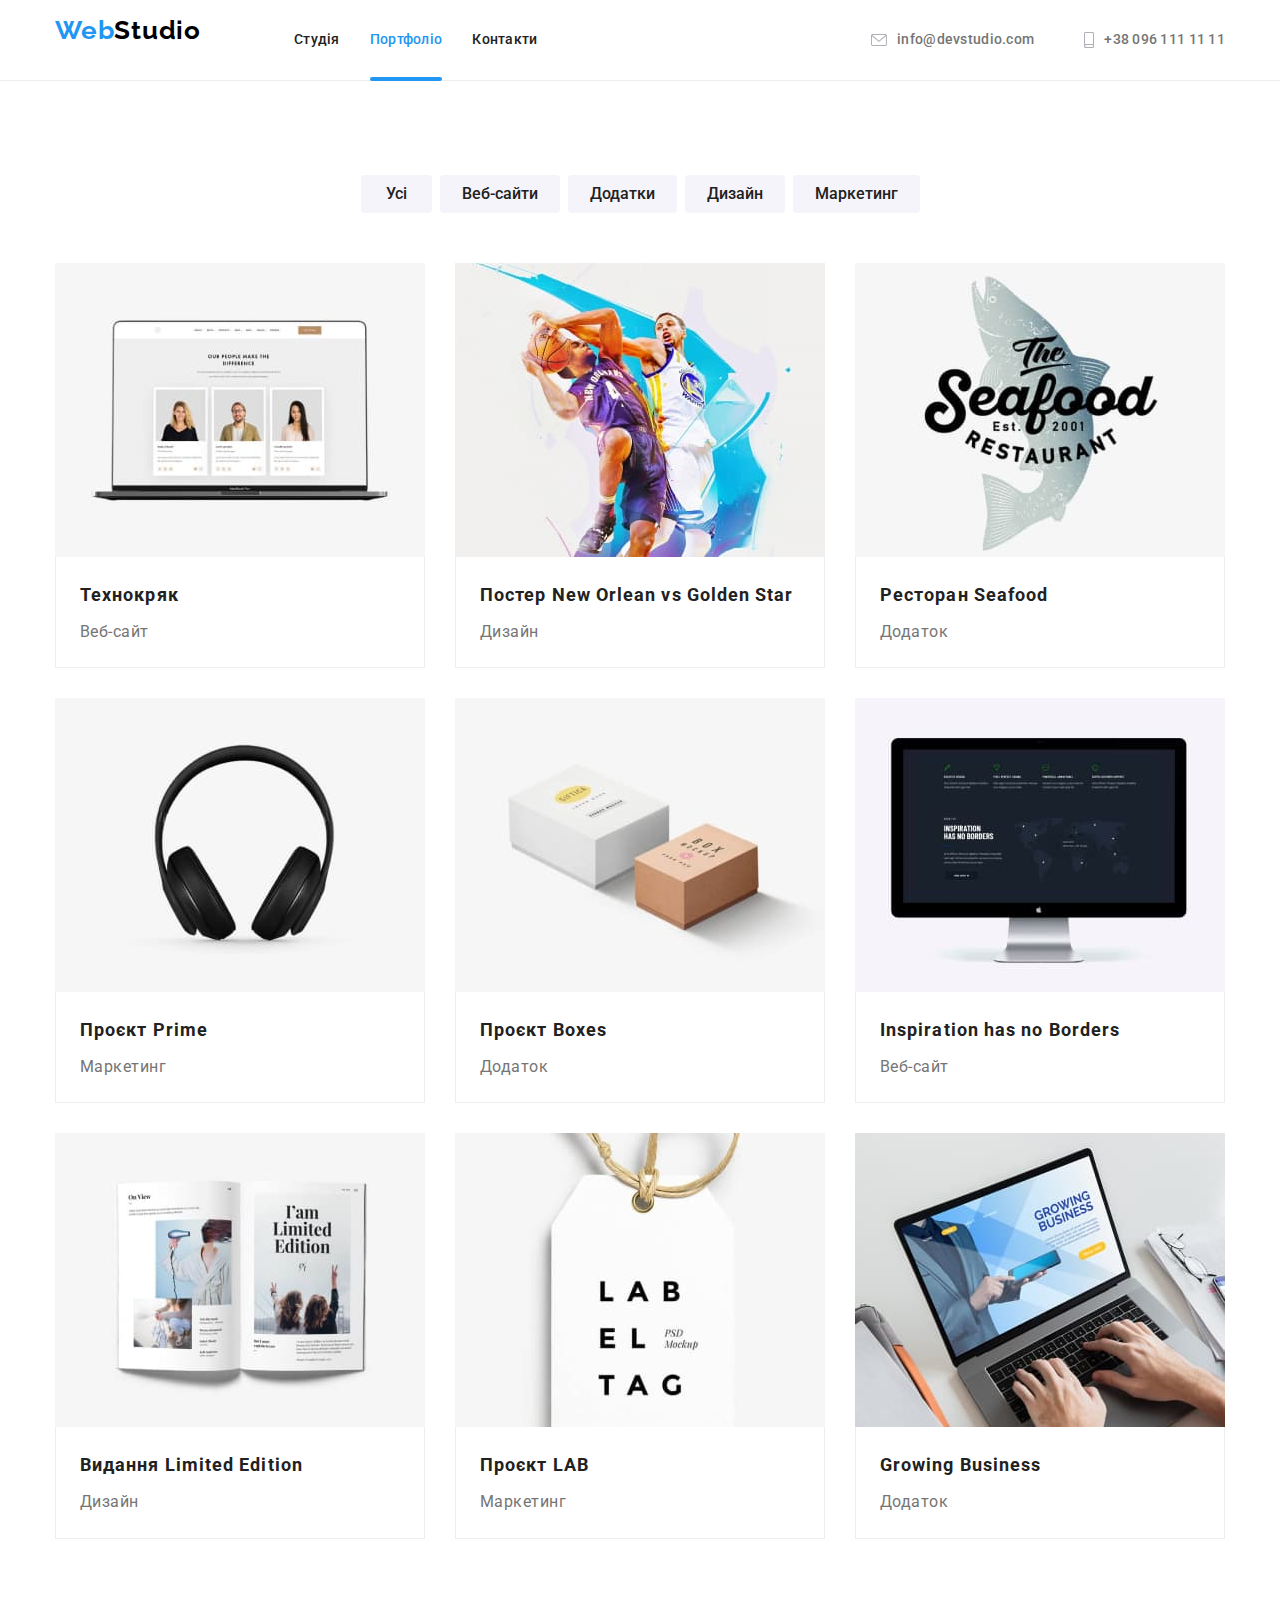
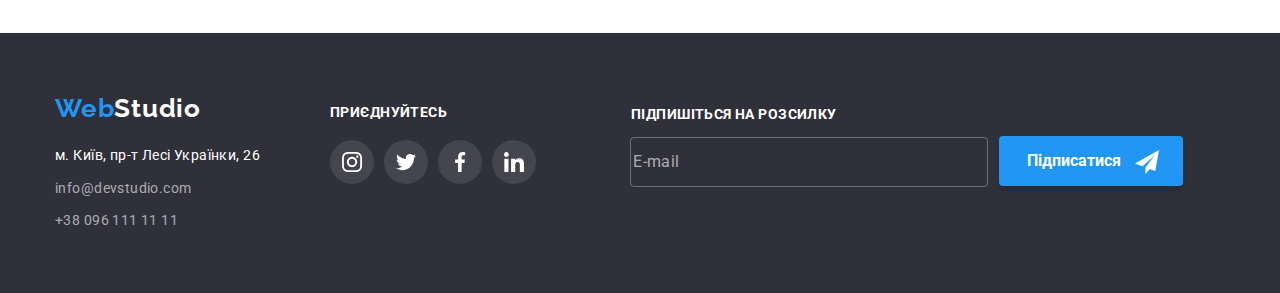
==== commit a6b428d5: "etap-08-10-2022-12-41" ====
--- a/galery.html
+++ b/galery.html
@@ -412,6 +412,25 @@
             </a></li>
         </ul>
       </div>
+      <!-- ///////////////////////////////// -->
+      <div class="form-footerstudio-regisration_position">
+        <form class="form-footerstudio-regisration">
+            <div class="form-footerstudio-regisration__box">
+              <input type="email" name="email" id="email" 
+              class="form-footerstudio-regisration__inputemail" 
+              placeholder="E-mail">
+              <label for="email" class="form-footerstudio-regisration__Label">
+                Підпишіться на розсилку</label>
+              <button type="submit" class="form-footerstudio-regisration__Button" >
+                Підписатися</button>
+              <span class="form-footerstudio-regisration__icontelegram" ></span>
+          </div>
+        </form>
+      </div>
+
+      <!-- ///////////////////////////////// -->
+
+
       </div>
     </footer>
     
--- a/css/styles.css
+++ b/css/styles.css
@@ -1799,4 +1799,628 @@
     color: white;
     
    }
+
+   .button-modal:hover +.button-modal-img{
+    /* background-image: url(../img/close-blu-hover.svg); */
+    fill: #2196F3;
+
+   }
+   .input-box{
+    display: flex;
+    align-items: center;
+    justify-content: center;
+    flex-direction: column;
+   }
+
+   .form-title{
+    margin-top: 40px;
+    margin-bottom: 30px;
+
+    font-weight: 700;
+    font-size: 20px;
+    line-height: 23px;
+    text-align: center;
+    letter-spacing: 0.03em;
+
+    color: #212121;
+    
+   }
+   /* /////////////////////////////////////////// */
+   .input-name-box{
+    width: 448px;
+    height: 40px;
+    position: relative;
+    margin-bottom: 28px;
+    border: 2px solid rgba(33, 33, 33, 0.2);
+    border-radius: 4px;
+    transition: 250ms cubic-bezier(0.4, 0, 0.2, 1);
+   }
+   .input-name-box:hover{
+    cursor: pointer;
+    border: 2px solid #2196F3;
+    border-radius: 4px;
+
+   }
+   .input-name-box:focus{
+    border: 2px solid #2196F3;
+    border-radius: 4px;
+
+   }
    
+   .input-name{
+    width: 93%;
+    height: 100%;
+    padding: 12px 20px;
+    border: transparent;
+    margin-left: 30px;
+    
+   }
+   
+   .input-name:focus{
+    outline: transparent;
+   
+    }
+
+    .input-name:hover{
+      outline: transparent;
+      cursor: pointer;
+      
+    }
+   
+   .input-name:focus .input-name-box{
+    /* border: 2px solid #2196F3; */
+    border-radius: 4px;
+   
+   }
+   .input-name:placeholder-shown .input-name-box{
+    border: 2px solid #2196F3;
+    border-radius: 4px;
+   
+   }
+  
+ .input-name-box:focus +.input-name-icon{
+
+  fill: #2196f3;    
+ }
+   
+    .input-name-title{
+    position: absolute;
+    top: 0;
+    left: 2px;
+    transform: translateY(-20px);
+
+    font-weight: 400;
+    font-size: 12px;
+    line-height: 14px;
+    letter-spacing: 0.01em;
+    color: #757575;
+
+   }
+   .input-name-icon{
+
+    width: 20px;
+    height: 20px;
+   
+    position: absolute;
+    top: 0;
+    left: 0;
+    transform: translateY(50%);
+
+    background-image: url(../img/Vector-syluet-black.svg);
+    background-size: contain;
+    background-repeat: no-repeat;
+    margin-left: 15px;
+    
+    }
+
+    
+/* /////////////////////////////////////////// */
+
+  .input-tel-box{
+    width: 448px;
+    height: 40px;
+    position: relative;
+    margin-bottom: 28px;
+    border: 2px solid rgba(33, 33, 33, 0.2);
+    border-radius: 4px;
+    transition: 250ms cubic-bezier(0.4, 0, 0.2, 1);
+  }
+  .input-tel{
+ 
+    width: 93%;
+    height: 100%;
+    padding: 12px 20px;
+    border: transparent;
+    margin-left: 30px;
+
+}
+
+  .input-tel-box:hover,
+  .input-tel-box:focus{
+  border: 2px solid #2196F3;
+  border-radius: 4px;
+  cursor: pointer;
+  }
+
+.input-tel:focus{
+  outline: transparent;
+ 
+  }
+
+  .input-tel:hover{
+    outline: transparent;
+    cursor: pointer;
+    
+  }
+ 
+ .input-tel:hover  .input-tel-box{
+  border: 2px solid #2196F3;
+  border-radius: 4px;
+ 
+ }
+
+ .input-tel:focus  .input-tel-box{
+  border: 2px solid #2196F3;
+  border-radius: 4px;
+ 
+ }
+ .input-tel:placeholder-shown  .input-tel-box{
+  border: 2px solid #2196F3;
+  border-radius: 4px;
+ 
+ }
+
+ .input-tel:focus-visible  .input-tel-box{
+  border: 2px solid #2196F3;
+  border-radius: 4px;
+ 
+ }
+ 
+.input-tel-box:focus +.input-tel-icon{
+
+fill: #2196f3;    
+}
+.input-tel-icon{
+  width: 20px;
+    height: 20px;
+   
+    position: absolute;
+    top: 0;
+    left: 0;
+    transform: translateY(50%);
+
+    background-image: url(../img/Vector-tel.svg);
+    background-size: contain;
+    background-repeat: no-repeat;
+    margin-left: 15px;
+
+}
+.input-tel-box:focus +.input-tel-icon{
+
+  fill: #2196f3;    
+ }
+
+ .input-tel-title{
+  position: absolute;
+  top: 0;
+  left: 2px;
+  transform: translateY(-20px);
+
+  font-weight: 400;
+  font-size: 12px;
+  line-height: 14px;
+  letter-spacing: 0.01em;
+  color: #757575;
+
+}
+/* ///////////////////////////////////////////// */
+
+.input-email-box{
+  width: 448px;
+  height: 40px;
+  position: relative;
+  margin-bottom: 28px;
+  border: 2px solid rgba(33, 33, 33, 0.2);
+  border-radius: 4px;
+  transition: 250ms cubic-bezier(0.4, 0, 0.2, 1);
+}
+
+.input-email{
+  
+    width: 93%;
+    height: 100%;
+    padding: 12px 20px;
+    border: transparent;
+    margin-left: 30px;
+
+}
+.input-email-title{
+
+  position: absolute;
+  top: 0;
+  left: 2px;
+  transform: translateY(-20px);
+
+  font-weight: 400;
+  font-size: 12px;
+  line-height: 14px;
+
+
+  letter-spacing: 0.01em;
+
+  color: #757575;
+}
+.input-email-icon{
+  width: 20px;
+  height: 20px;
+ 
+  position: absolute;
+  top: 0;
+  left: 0;
+  transform: translateY(50%);
+
+  background-image: url(../img/Vector-email.svg);
+  background-size: contain;
+  background-repeat: no-repeat;
+  margin-left: 15px;
+
+}
+
+.input-email-box:hover,
+.input-email-box:focus{
+border: 2px solid #2196F3;
+border-radius: 4px;
+cursor: pointer;
+}
+
+.input-email:focus{
+outline: transparent;
+
+}
+.input-email:hover{
+  outline: transparent;
+  cursor: pointer;
+  
+  }
+
+.input-email:hover  .input-email-box{
+border: 2px solid #2196F3;
+border-radius: 4px;
+
+}
+
+.input-email:focus  .input-email-box{
+border: 2px solid #2196F3;
+border-radius: 4px;
+
+}
+.input-email:placeholder-shown  .input-email-box{
+border: 2px solid #2196F3;
+border-radius: 4px;
+
+}
+
+.input-email:focus-visible  .input-email-box{
+border: 2px solid #2196F3;
+border-radius: 4px;
+
+}
+
+.input-email-box:focus +.input-email-icon{
+
+fill: #2196f3;    
+}
+/* /////////////////////////////////////////////// */
+.input-coment-box{
+  position: relative; 
+  width: 448px;
+  height: 120px;
+  border: 2px solid rgba(33, 33, 33, 0.2);
+  border-radius: 4px;
+  transition: 250ms cubic-bezier(0.4, 0, 0.2, 1);
+}
+.input-coment-box:focus-within  .input-coment-placeholder{
+  scale: 0;
+  color: transparent;
+}
+
+.textarea-coment{
+  padding: 12px 20px;
+  width: 100%;
+  height:100%;
+  resize: vertical;
+  outline: transparent;
+  border: transparent;
+
+  /* font-weight: 400;
+  font-size: 12px;
+  line-height: 14px;
+  letter-spacing: 0.01em;
+
+color: rgba(117, 117, 117, 0.5); */
+
+  
+  
+
+}
+.textarea-coment::placeholder{
+  
+  font-weight: 400;
+  font-size: 12px;
+  line-height: 14px;
+  letter-spacing: 0.01em;
+
+  color: rgba(117, 117, 117, 0.5);
+}
+
+.input-coment-placeholder{
+  position: absolute;
+  top: 0;
+  left: 0;
+  
+  transform: translateY(-10%);
+
+  font-weight: 400;
+  font-size: 12px;
+  line-height: 14px;
+  letter-spacing: 0.01em;
+
+  color: rgba(117, 117, 117, 0.5);
+  scale: 1;
+  transition: scale 250ms cubic-bezier(0.4 0 0.2 1);
+
+}
+.input-coment-icon{
+
+}
+.input-coment-title{
+  position: absolute;
+  top: 0;
+  left: 2px;
+  transform: translateY(-20px);
+
+  font-weight: 400;
+  font-size: 12px;
+  line-height: 14px;
+
+
+  letter-spacing: 0.01em;
+
+  color: #757575;
+}
+.textarea-coment:hover{
+  cursor: pointer;
+  outline: transparent;
+  border: transparent;
+}
+
+.input-coment-box:hover,
+.input-coment-box:focus{
+border: 2px solid #2196F3;
+border-radius: 4px;
+cursor: pointer;
+}
+
+.textarea-coment:focus{
+outline: transparent;
+
+}
+.textarea-coment:hover{
+  outline: transparent;
+  cursor: pointer;
+  
+  }
+
+.textarea-coment:hover  .input-coment-box{
+border: 2px solid #2196F3;
+border-radius: 4px;
+
+}
+
+.textarea-coment:focus  .input-coment-box{
+border: 2px solid #2196F3;
+border-radius: 4px;
+
+}
+
+.textarea-coment:not(:placeholder-shown)  .input-coment-placeholder{
+  scale: 0;
+  
+  }
+
+.textarea-coment:focus-visible  .input-coment-box{
+border: 2px solid #2196F3;
+border-radius: 4px;
+
+
+}
+
+.input-coment-box:focus +.input-coment-icon{
+
+fill: #2196f3;    
+}
+
+
+/* //////////////////////////////////////////////// */
+.input-checkbox-box{
+  position: relative;
+  margin-top: 20px;
+
+}
+.input-checkbox-box:focus  .input-checkbox-icon{
+  fill: #2196f3;
+}
+.input-checkbox{
+  appearance: none;
+
+}
+.checkbox-ofert-text{
+  font-weight: 400;
+  font-size: 14px;
+  line-height: 24px;
+  /* identical to box height, or 171% */
+  
+  letter-spacing: 0.03em;
+  
+  color: #757575;
+
+}
+.checkbox-ofert{
+  color: rgba(33, 150, 243, 1);
+
+}
+.input-checkbox-icon{
+  width:16px ;
+  height: 15px;
+
+  background-image: url(../img/chekbox-ofert.svg);
+  background-size: contain;
+  background-repeat: no-repeat;
+
+  position: absolute;
+  transform: translateX(-20px)  translateY(3px);
+
+  top: 0;
+  left: 0;
+
+}
+.input-checkbox-icon:hover{
+  cursor: pointer;
+
+}
+/* /////////////////////////////////////////////////// */
+   .form-button-send{
+    margin-top: 30px;
+    margin-bottom: 34px;
+
+    padding: 10px 52px;
+
+    background: #188CE8;
+    box-shadow: 0px 4px 4px rgba(0, 0, 0, 0.15);
+    border-radius: 4px;
+
+    font-weight: 700;
+    font-size: 16px;
+
+    line-height: 30px;
+
+
+    display: flex;
+    align-items: center;
+    text-align: center;
+    letter-spacing: 0.06em;
+
+    border: 0px solid black;
+
+    color: #FFFFFF;
+    cursor: pointer;
+
+  }
+/* ///////////////////////////////// */
+
+.form-footerstudio-regisration_position{
+    position: relative;
+}
+
+.form-footerstudio-regisration{
+  position: absolute;
+  display: flex;
+  
+}
+.form-footerstudio-regisration__box{
+  position: relative; 
+
+  margin-top: 20px;
+  width: 358px;
+  height: 50px;
+  
+  border: 1px solid rgba(255, 255, 255, 0.3);
+  border-radius: 4px;
+
+}
+
+.form-footerstudio-regisration__inputemail{
+  width: 100%;
+  height: 100%;
+  outline: transparent;
+  border: none;
+  background: transparent;
+  color: rgba(255, 255, 255, 0.6);
+
+}
+
+.form-footerstudio-regisration__inputemail::placeholder{
+  font-weight: 400;
+  font-size: 16px;
+  line-height: 20px;
+
+  display: flex;
+  align-items: center;
+  letter-spacing: 0.03em;
+  color: rgba(255, 255, 255, 0.6);
+}
+
+.form-footerstudio-regisration__Label{
+  
+  position: absolute;
+  top:50%;
+  left: 0;
+  transform: translateY(-350%);
+
+  font-weight: 700;
+  font-size: 14px;
+  line-height: 16px;
+  letter-spacing: 0.03em;
+  text-transform: uppercase;
+
+  color: #FFFFFF;
+
+}
+.form-footerstudio-regisration__Button{
+  margin-left: 12px;
+
+  padding-left: 28px;
+  padding-top: 10px;
+  padding-right: 62px;
+  padding-bottom: 10px;
+
+  position: absolute;
+  bottom: 0;
+  left: 100%;
+  /* transform: translateY(-10%); */
+
+  background: #2196F3;
+  box-shadow: 0px 4px 4px rgba(0, 0, 0, 0.15);
+  border-radius: 4px;
+
+  font-weight: 700;
+  font-size: 16px;
+  line-height: 30px;
+  color: #FFFFFF;
+
+  border: none;
+
+  cursor: pointer;
+
+}
+.form-footerstudio-regisration__icontelegram{
+  position: absolute;
+  top: 0;
+  left: 0;
+
+  transform: translateY(50%)  translateX(2100%);
+
+
+  width: 24px;
+  height: 24px;
+    
+  background-image: url(../img/icon-send-telegram.svg);
+  background-size: contain;
+  background-repeat: no-repeat;
+
+  
+}
+
+/* ////////////////////////////////// */
+
+   
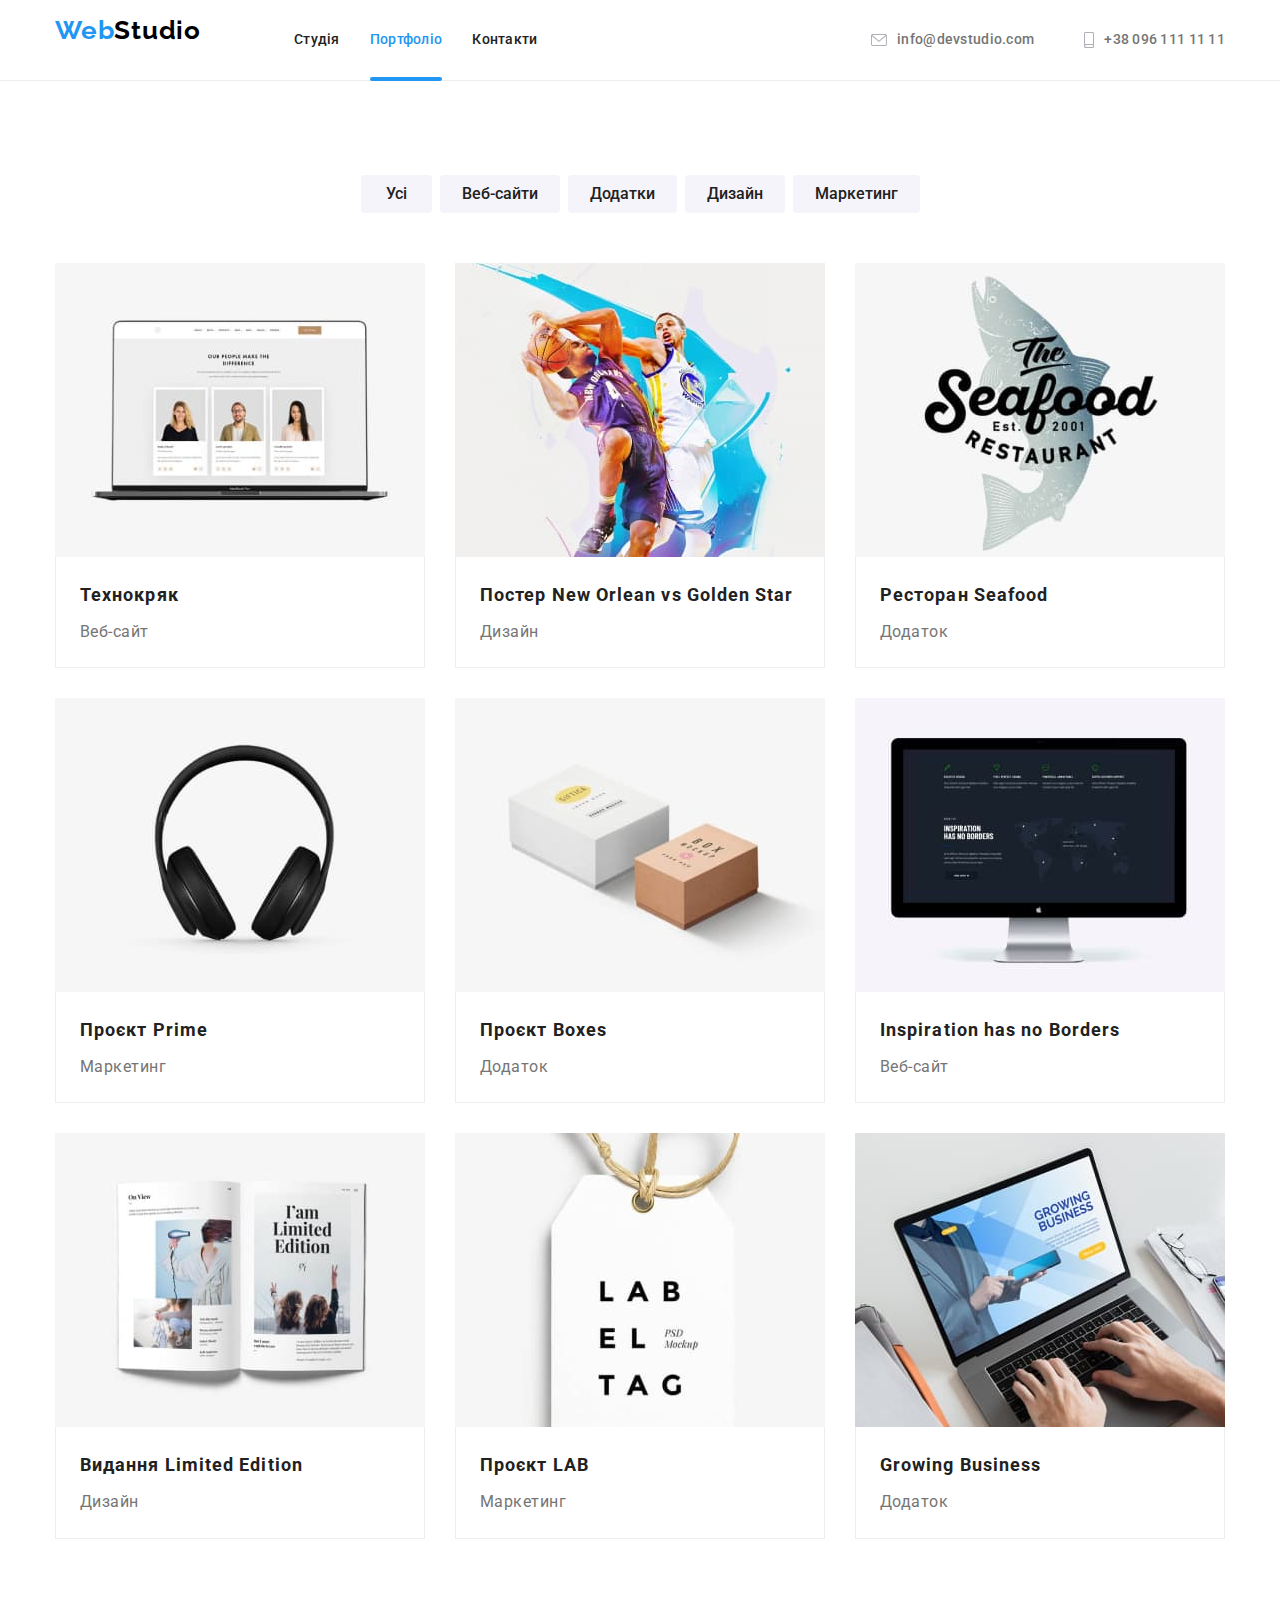
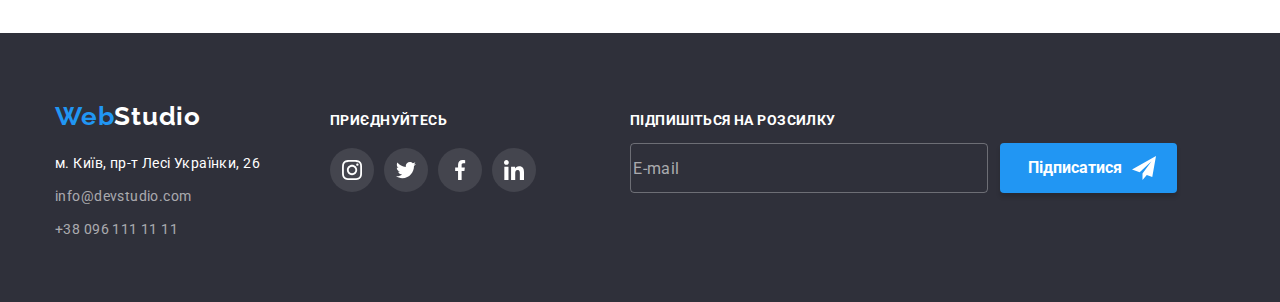
==== commit 17cc820d: "etap-10-10-2022-11-30" ====
--- a/galery.html
+++ b/galery.html
@@ -413,21 +413,39 @@
         </ul>
       </div>
       <!-- ///////////////////////////////// -->
-      <div class="form-footerstudio-regisration_position">
+      
+      <div class="form-footerstudio-regisration__position">
+
         <form class="form-footerstudio-regisration">
+          
             <div class="form-footerstudio-regisration__box">
-              <input type="email" name="email" id="email" 
-              class="form-footerstudio-regisration__inputemail" 
-              placeholder="E-mail">
+              
               <label for="email" class="form-footerstudio-regisration__Label">
                 Підпишіться на розсилку</label>
-              <button type="submit" class="form-footerstudio-regisration__Button" >
-                Підписатися</button>
-              <span class="form-footerstudio-regisration__icontelegram" ></span>
-          </div>
+               
+                
+                <input type="email" name="email" id="email" 
+                class="form-footerstudio-regisration__inputemail" 
+                placeholder="E-mail">
+            </div>
+
+              <div class="button_container">
+                   <button type="submit" class="form-footerstudio-regisration__Button" >
+                    Підписатися
+                
+                    <span class="regisration-icon__size">
+                      <svg class="regisration-icon__box">
+                        <use href="./img/sprait-11.svg#icon-icon-send-telegram"
+                        class="regisration-icon__icontelegram">
+                        </use>
+                      </svg>
+                    </span>
+                  </button>
+              </div>
+              
+            
         </form>
       </div>
-
       <!-- ///////////////////////////////// -->
 
 
--- a/css/styles.css
+++ b/css/styles.css
@@ -1763,6 +1763,7 @@
   background-color:#ffffff;
    }
 
+
    .button-modal-box{
 
     position: relative;
@@ -1787,21 +1788,44 @@
     
     
    }
+/* ///////////////////////////////////////// */
    
-
-
+.button-modal-close__size{
+
+  position: absolute;
+  top: 0;
+  left: 0;
+  transform: translateX(28%)
+             translateY(28%);                 
+
+  /* border: 1px solid red;
+  border-radius: 50%; */
+ 
+  width: 18px;
+  height: 18px;
+
+ }
+ .button-modal-close__box{
+  
+  width: 100%;
+  height: 100%;
+ 
+ }
+
+.button-modal-close__icon{
+  width: 18px;
+  height: 18px;
+  
+  transition:  250ms  cubic-bezier(0.4, 0, 0.2, 1);
+
+}
    
-   .button-modal-img{
-    background-size: cover;
-    width: 10px;
-    height: 10px;
-    
-    color: white;
-    
+/* ////////////////////////////////////////// */
+  .button-modal:hover  .button-modal-close__icon{
+    fill: #2196F3;
+
    }
-
-   .button-modal:hover +.button-modal-img{
-    /* background-image: url(../img/close-blu-hover.svg); */
+   .button-modal:focus  .button-modal-close__icon{
     fill: #2196F3;
 
    }
@@ -1831,58 +1855,42 @@
     height: 40px;
     position: relative;
     margin-bottom: 28px;
+    
+   }
+   
+    
+   .input-name{
+    width: 100%;
+    height: 100%;
+    padding: 12px 20px;
+    border: transparent;
+    padding-left: 40px;
     border: 2px solid rgba(33, 33, 33, 0.2);
     border-radius: 4px;
     transition: 250ms cubic-bezier(0.4, 0, 0.2, 1);
+    
    }
-   .input-name-box:hover{
-    cursor: pointer;
+   .input-name:hover{
     border: 2px solid #2196F3;
     border-radius: 4px;
-
+    cursor: pointer;
    }
-   .input-name-box:focus{
+   .input-name:focus{
+    outline: none;
     border: 2px solid #2196F3;
     border-radius: 4px;
-
-   }
-   
-   .input-name{
-    width: 93%;
-    height: 100%;
-    padding: 12px 20px;
-    border: transparent;
-    margin-left: 30px;
     
    }
-   
-   .input-name:focus{
-    outline: transparent;
-   
-    }
-
-    .input-name:hover{
-      outline: transparent;
-      cursor: pointer;
-      
-    }
-   
-   .input-name:focus .input-name-box{
-    /* border: 2px solid #2196F3; */
-    border-radius: 4px;
-   
-   }
-   .input-name:placeholder-shown .input-name-box{
-    border: 2px solid #2196F3;
-    border-radius: 4px;
-   
-   }
-  
- .input-name-box:focus +.input-name-icon{
-
+     
+  .input-name:hover ~ .input-name-icon{
+    fill: #2196f3;    
+ }
+
+ .input-name:focus ~ .input-name-icon{
   fill: #2196f3;    
- }
-   
+}
+
+
     .input-name-title{
     position: absolute;
     top: 0;
@@ -1896,109 +1904,118 @@
     color: #757575;
 
    }
+   .input-name-icon__size{
+    /* border: 1px solid red;
+    border-radius: 50%; */
+
+    width: 18px;
+    height: 18px;
+
+    position: absolute;
+    top: 50%;
+    left: 0;
+
+    transform: translateY(-50%);
+    margin-left: 15px;
+
+   }
+   .input-name-icon__box{
+    
+    width: 100%;
+    height: 100%;
+    /* background-color: yellow;
+    border-radius: 50%; */
+    
+
+       }
+
    .input-name-icon{
-
-    width: 20px;
-    height: 20px;
+    
+    width: 18px;
+    height: 18px;
    
-    position: absolute;
-    top: 0;
-    left: 0;
-    transform: translateY(50%);
-
-    background-image: url(../img/Vector-syluet-black.svg);
-    background-size: contain;
-    background-repeat: no-repeat;
-    margin-left: 15px;
+        }
+
     
-    }
-
-    
-/* /////////////////////////////////////////// */
+/* ////////////////////////////////////////////// */
 
   .input-tel-box{
     width: 448px;
     height: 40px;
     position: relative;
     margin-bottom: 28px;
+    
+  }
+  .input-tel{
+ 
+    width: 100%;
+    height: 100%;
+    padding: 12px 20px;
+    border: transparent;
+    /* margin-left: 30px; */
+    padding-left: 40px;
     border: 2px solid rgba(33, 33, 33, 0.2);
     border-radius: 4px;
     transition: 250ms cubic-bezier(0.4, 0, 0.2, 1);
-  }
-  .input-tel{
- 
-    width: 93%;
-    height: 100%;
-    padding: 12px 20px;
-    border: transparent;
-    margin-left: 30px;
-
-}
-
-  .input-tel-box:hover,
-  .input-tel-box:focus{
-  border: 2px solid #2196F3;
-  border-radius: 4px;
-  cursor: pointer;
-  }
-
-.input-tel:focus{
-  outline: transparent;
- 
-  }
+}
 
   .input-tel:hover{
-    outline: transparent;
+    border: 2px solid #2196F3;
+    border-radius: 4px;
     cursor: pointer;
     
   }
- 
- .input-tel:hover  .input-tel-box{
-  border: 2px solid #2196F3;
-  border-radius: 4px;
- 
+  .input-tel:focus{
+    outline: none;
+    border: 2px solid #2196F3;
+    border-radius: 4px;
+    
+  }
+  .input-tel:focus-visible{
+    outline: none;
+    border: 2px solid #2196F3;
+    border-radius: 4px;
+    
+  }
+ 
+
+  .input-tel:hover  ~ .input-tel-icon{
+  fill: #2196f3;  
+    
+  
+  }
+
+  .input-tel:focus  ~ .input-tel-icon{
+    fill: #2196f3; 
+   
+  }
+
+
+.input-tel-icon__size{
+ 
+  width: 18px;
+  height: 18px;
+
+  position: absolute;
+  top: 50%;
+  left: 0;
+
+  transform: translateY(-50%);
+  margin-left: 15px;
+
  }
-
- .input-tel:focus  .input-tel-box{
-  border: 2px solid #2196F3;
-  border-radius: 4px;
- 
- }
- .input-tel:placeholder-shown  .input-tel-box{
-  border: 2px solid #2196F3;
-  border-radius: 4px;
- 
- }
-
- .input-tel:focus-visible  .input-tel-box{
-  border: 2px solid #2196F3;
-  border-radius: 4px;
- 
- }
- 
-.input-tel-box:focus +.input-tel-icon{
-
-fill: #2196f3;    
-}
+ .input-tel-icon__box{
+  
+  width: 100%;
+  height: 100%;
+
+  }
+  
 .input-tel-icon{
-  width: 20px;
-    height: 20px;
-   
-    position: absolute;
-    top: 0;
-    left: 0;
-    transform: translateY(50%);
-
-    background-image: url(../img/Vector-tel.svg);
-    background-size: contain;
-    background-repeat: no-repeat;
-    margin-left: 15px;
-
-}
-.input-tel-box:focus +.input-tel-icon{
-
-  fill: #2196f3;    
- }
+    width: 18px;
+    height: 18px;
+    
+  }
 
  .input-tel-title{
   position: absolute;
@@ -2020,18 +2037,19 @@
   height: 40px;
   position: relative;
   margin-bottom: 28px;
-  border: 2px solid rgba(33, 33, 33, 0.2);
-  border-radius: 4px;
-  transition: 250ms cubic-bezier(0.4, 0, 0.2, 1);
+  
 }
 
 .input-email{
   
-    width: 93%;
+    width: 100%;
     height: 100%;
     padding: 12px 20px;
     border: transparent;
-    margin-left: 30px;
+    padding-left: 40px;
+    border: 2px solid rgba(33, 33, 33, 0.2);
+    border-radius: 4px;
+    transition: 250ms cubic-bezier(0.4, 0, 0.2, 1);
 
 }
 .input-email-title{
@@ -2050,100 +2068,70 @@
 
   color: #757575;
 }
+.input-email-icon__size{
+ 
+  width: 18px;
+  height: 18px;
+
+  position: absolute;
+  top: 50%;
+  left: 0;
+
+  transform: translateY(-50%);
+  margin-left: 15px;
+
+ }
+ .input-email-icon__box{
+  
+  width: 100%;
+  height: 100%;
+  
+ }
+
 .input-email-icon{
-  width: 20px;
-  height: 20px;
- 
-  position: absolute;
-  top: 0;
-  left: 0;
-  transform: translateY(50%);
-
-  background-image: url(../img/Vector-email.svg);
-  background-size: contain;
-  background-repeat: no-repeat;
-  margin-left: 15px;
-
-}
-
-.input-email-box:hover,
-.input-email-box:focus{
+  width: 18px;
+  height: 18px;
+ 
+}
+
+.input-email:hover{
 border: 2px solid #2196F3;
 border-radius: 4px;
 cursor: pointer;
 }
 
 .input-email:focus{
-outline: transparent;
-
-}
-.input-email:hover{
-  outline: transparent;
-  cursor: pointer;
-  
-  }
-
-.input-email:hover  .input-email-box{
+outline: none;
 border: 2px solid #2196F3;
 border-radius: 4px;
 
 }
 
-.input-email:focus  .input-email-box{
-border: 2px solid #2196F3;
-border-radius: 4px;
-
-}
-.input-email:placeholder-shown  .input-email-box{
-border: 2px solid #2196F3;
-border-radius: 4px;
-
-}
-
-.input-email:focus-visible  .input-email-box{
-border: 2px solid #2196F3;
-border-radius: 4px;
-
-}
-
-.input-email-box:focus +.input-email-icon{
-
-fill: #2196f3;    
+.input-email:hover ~ .input-email-icon{
+  fill: #2196f3;
+  
+  }
+
+.input-email:focus ~ .input-email-icon{
+fill: #2196f3;
+
 }
 /* /////////////////////////////////////////////// */
 .input-coment-box{
   position: relative; 
   width: 448px;
   height: 120px;
+  
+}
+
+
+.textarea-coment{
+  /* padding: 12px 20px; */
+  width: 100%;
+  height:100%;
+  resize:none;
   border: 2px solid rgba(33, 33, 33, 0.2);
   border-radius: 4px;
-  transition: 250ms cubic-bezier(0.4, 0, 0.2, 1);
-}
-.input-coment-box:focus-within  .input-coment-placeholder{
-  scale: 0;
-  color: transparent;
-}
-
-.textarea-coment{
-  padding: 12px 20px;
-  width: 100%;
-  height:100%;
-  resize: vertical;
-  outline: transparent;
-  border: transparent;
-
-  /* font-weight: 400;
-  font-size: 12px;
-  line-height: 14px;
-  letter-spacing: 0.01em;
-
-color: rgba(117, 117, 117, 0.5); */
-
-  
-  
-
-}
-.textarea-coment::placeholder{
   
   font-weight: 400;
   font-size: 12px;
@@ -2151,7 +2139,8 @@
   letter-spacing: 0.01em;
 
   color: rgba(117, 117, 117, 0.5);
-}
+
+  }
 
 .input-coment-placeholder{
   position: absolute;
@@ -2170,9 +2159,18 @@
   transition: scale 250ms cubic-bezier(0.4 0 0.2 1);
 
 }
-.input-coment-icon{
-
-}
+.textarea-coment:hover ~ .input-coment-placeholder{
+  scale: 0;
+  }
+.textarea-coment:focus ~ .input-coment-placeholder{
+scale: 0;
+}
+
+.textarea-coment:focus-visible ~ .input-coment-placeholder{
+  scale: 0;
+  }
+
+
 .input-coment-title{
   position: absolute;
   top: 0;
@@ -2188,57 +2186,22 @@
 
   color: #757575;
 }
+
+
 .textarea-coment:hover{
-  cursor: pointer;
-  outline: transparent;
-  border: transparent;
-}
-
-.input-coment-box:hover,
-.input-coment-box:focus{
 border: 2px solid #2196F3;
 border-radius: 4px;
 cursor: pointer;
 }
 
 .textarea-coment:focus{
-outline: transparent;
-
-}
-.textarea-coment:hover{
-  outline: transparent;
-  cursor: pointer;
-  
-  }
-
-.textarea-coment:hover  .input-coment-box{
+outline:none;
 border: 2px solid #2196F3;
 border-radius: 4px;
 
 }
 
-.textarea-coment:focus  .input-coment-box{
-border: 2px solid #2196F3;
-border-radius: 4px;
-
-}
-
-.textarea-coment:not(:placeholder-shown)  .input-coment-placeholder{
-  scale: 0;
-  
-  }
-
-.textarea-coment:focus-visible  .input-coment-box{
-border: 2px solid #2196F3;
-border-radius: 4px;
-
-
-}
-
-.input-coment-box:focus +.input-coment-icon{
-
-fill: #2196f3;    
-}
+
 
 
 /* //////////////////////////////////////////////// */
@@ -2259,6 +2222,7 @@
   font-size: 14px;
   line-height: 24px;
   /* identical to box height, or 171% */
+  text-decoration: none;
   
   letter-spacing: 0.03em;
   
@@ -2318,34 +2282,46 @@
   }
 /* ///////////////////////////////// */
 
-.form-footerstudio-regisration_position{
-    position: relative;
+.form-footerstudio-regisration__position{
+    
+    /* width: 358px; */
+    height: 100px;
+
+    display: flex;
+    align-items: center;
+    
+    /* background-color:yellowgreen; */
+
 }
 
 .form-footerstudio-regisration{
-  position: absolute;
-  display: flex;
+  display: flex;
+  align-items: flex-end;
+  
+  /* background-color:green; */
   
 }
 .form-footerstudio-regisration__box{
-  position: relative; 
-
+  display: flex;
+  flex-direction: column;
+  
   margin-top: 20px;
   width: 358px;
-  height: 50px;
-  
-  border: 1px solid rgba(255, 255, 255, 0.3);
-  border-radius: 4px;
-
+  height:auto;
+
+  /* border: 1px solid brown; */
+  
 }
 
 .form-footerstudio-regisration__inputemail{
-  width: 100%;
-  height: 100%;
+  width: 358px;
+  height:50px;
   outline: transparent;
   border: none;
   background: transparent;
   color: rgba(255, 255, 255, 0.6);
+  border: 1px solid rgba(255, 255, 255, 0.3);
+  border-radius: 4px;
 
 }
 
@@ -2360,34 +2336,35 @@
   color: rgba(255, 255, 255, 0.6);
 }
 
+
+
 .form-footerstudio-regisration__Label{
-  
-  position: absolute;
-  top:50%;
-  left: 0;
-  transform: translateY(-350%);
-
   font-weight: 700;
   font-size: 14px;
   line-height: 16px;
   letter-spacing: 0.03em;
   text-transform: uppercase;
-
   color: #FFFFFF;
 
+  padding-bottom: 15px;
+}
+
+.button_container{
+  /* background-color: #EEEEEE; */
+  display: flex;
+  align-items: center;
+
 }
 .form-footerstudio-regisration__Button{
+ 
+  display: flex;
+  align-items: center;
   margin-left: 12px;
 
   padding-left: 28px;
   padding-top: 10px;
-  padding-right: 62px;
+  /* padding-right: 42px; */
   padding-bottom: 10px;
-
-  position: absolute;
-  bottom: 0;
-  left: 100%;
-  /* transform: translateY(-10%); */
 
   background: #2196F3;
   box-shadow: 0px 4px 4px rgba(0, 0, 0, 0.15);
@@ -2403,22 +2380,26 @@
   cursor: pointer;
 
 }
-.form-footerstudio-regisration__icontelegram{
-  position: absolute;
-  top: 0;
-  left: 0;
-
-  transform: translateY(50%)  translateX(2100%);
-
+
+.regisration-icon__size{
+  /* border: 1px solid red; */
 
   width: 24px;
   height: 24px;
-    
-  background-image: url(../img/icon-send-telegram.svg);
-  background-size: contain;
-  background-repeat: no-repeat;
-
-  
+  margin-left: 10px;
+  margin-right: 15px;
+
+ }
+ .regisration-icon__box{
+  width: 100%;
+  height: 100%;
+  
+   }
+
+.regisration-icon__icontelegram{
+  width: 24px;
+  height: 24px;
+
 }
 
 /* ////////////////////////////////// */
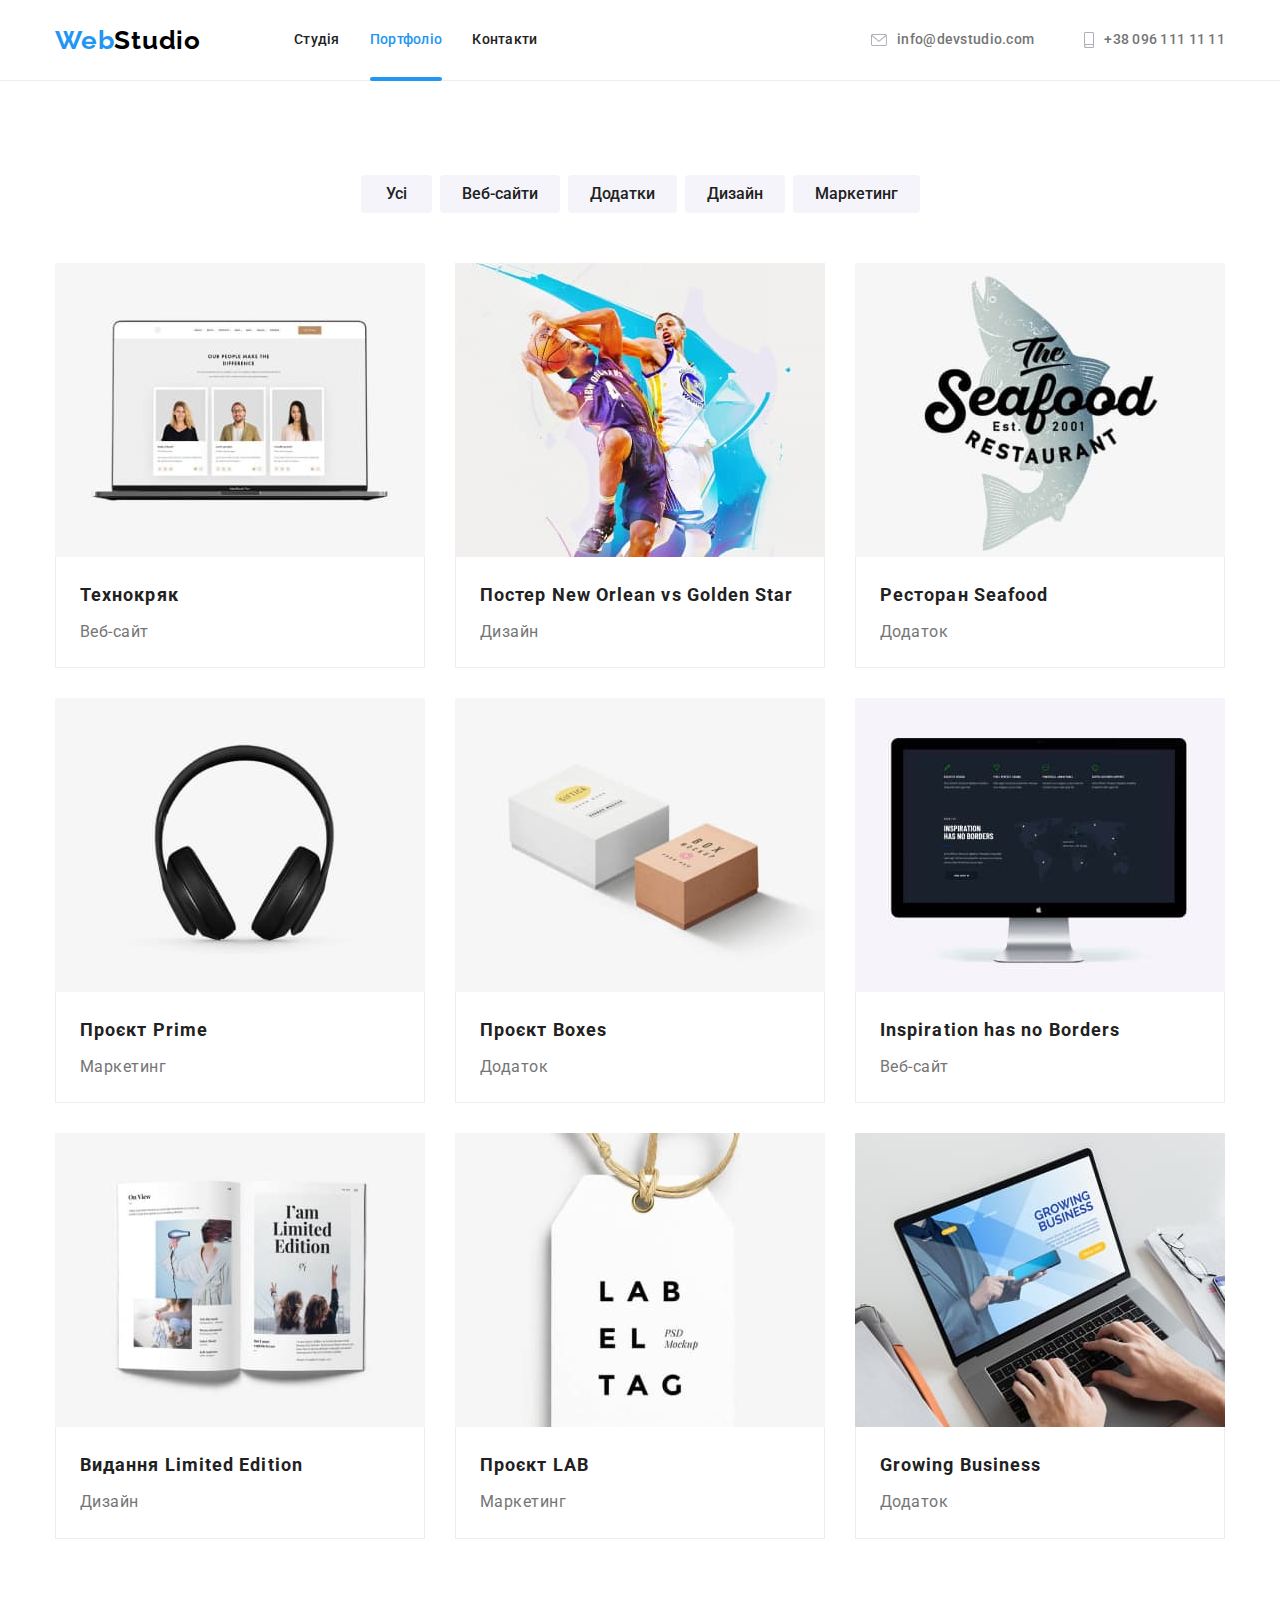
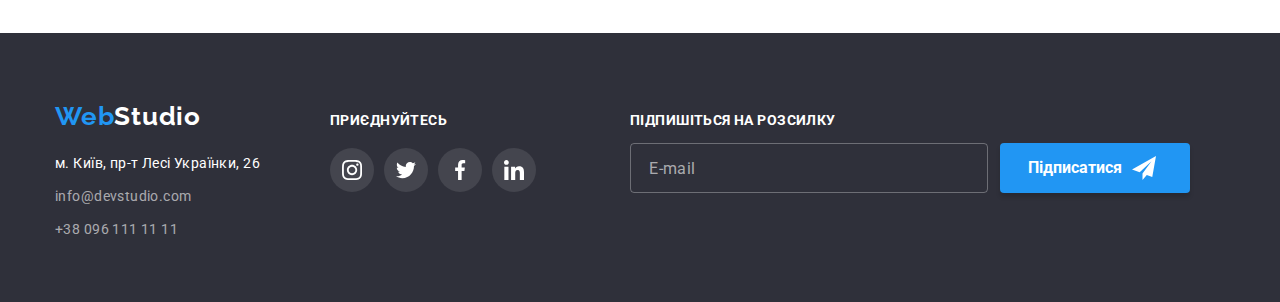
==== commit cbfa4914: "etap-12-10-2022-21-15" ====
--- a/galery.html
+++ b/galery.html
@@ -335,7 +335,7 @@
     <footer class="footer-galery">
       <div class="container flex-container flex-container-footergalery">
         <div class="logo-info-futergalery">
-        <a href="./index.html" class="nav-logo-leftgalery"
+        <a href="./index.html" class="nav-logo-leftgalery nav-logo-leftgalery--footer"
           >Web<span class="nav-logo-reitfooter">Studio</span></a
         >
 
--- a/css/styles.css
+++ b/css/styles.css
@@ -1255,12 +1255,10 @@
   letter-spacing: 0.03em;
 
  margin-top: 0px;
- margin-bottom: 20px;
-  
-
-
-
-}
+ 
+}
+
+
 .title-Pages-galery{
  
   
@@ -1602,12 +1600,14 @@
 .block-footerGalery{
   background: var(--color-hero-bagraund);
 
-  
-
   display: flex;
   flex-direction: column;
 
 }
+.nav-logo-leftgalery--footer{
+  margin-bottom: 20px;
+}
+
 .footer-galery{
   background: var(--color-hero-bagraund);
   padding-top: 60px;
@@ -1882,12 +1882,20 @@
     
    }
      
-  .input-name:hover ~ .input-name-icon{
+  /* .input-name:hover   .input-name-icon{
     fill: #2196f3;    
  }
 
- .input-name:focus ~ .input-name-icon{
+ .input-name:focus   .input-name-icon{
   fill: #2196f3;    
+} */
+
+.input-name:hover  + .input-name-icon__size{
+  fill: #2196f3;    
+}
+
+.input-name:focus + .input-name-icon__size{
+fill: #2196f3;    
 }
 
 
@@ -1979,16 +1987,26 @@
   }
  
 
-  .input-tel:hover  ~ .input-tel-icon{
+  /* .input-tel:hover   .input-tel-icon{
   fill: #2196f3;  
     
   
   }
 
-  .input-tel:focus  ~ .input-tel-icon{
+  .input-tel:focus   .input-tel-icon{
     fill: #2196f3; 
    
-  }
+  } */
+  .input-tel:hover  + .input-tel-icon__size{
+    fill: #2196f3;  
+      
+    
+    }
+  
+    .input-tel:focus  + .input-tel-icon__size{
+      fill: #2196f3; 
+     
+    }
 
 
 .input-tel-icon__size{
@@ -2107,12 +2125,22 @@
 
 }
 
-.input-email:hover ~ .input-email-icon{
+/* .input-email:hover   .input-email-icon{
   fill: #2196f3;
   
-  }
-
-.input-email:focus ~ .input-email-icon{
+}
+
+.input-email:focus   .input-email-icon{
+fill: #2196f3;
+
+} */
+
+.input-email:hover  + .input-email-icon__size{
+  fill: #2196f3;
+  
+}
+
+.input-email:focus  + .input-email-ico__size{
 fill: #2196f3;
 
 }
@@ -2201,27 +2229,44 @@
 
 }
 
-
-
-
 /* //////////////////////////////////////////////// */
 .input-checkbox-box{
   position: relative;
   margin-top: 20px;
 
 }
-.input-checkbox-box:focus  .input-checkbox-icon{
-  fill: #2196f3;
-}
+
 .input-checkbox{
-  appearance: none;
-
+  
+  width:16px ;
+  height:16px;
+  position: absolute;
+  top: 0;
+  right: 0;
+  transform: translateY(4px)  translateX(-396px);
+
+ 
+ }
+ .input-checkbox-icon{
+  width:16px ;
+  height:16px;
+
+  /* background-image: url(../img/chekbox-ofert.svg);
+  background-size: contain;
+  background-repeat: no-repeat; */
+
+  position: absolute;
+  top: 0;
+  left: 0;
+  transform: translateX(-20px)  translateY(4px);
+  pointer-events: none;
+  
 }
 .checkbox-ofert-text{
   font-weight: 400;
   font-size: 14px;
   line-height: 24px;
-  /* identical to box height, or 171% */
+  
   text-decoration: none;
   
   letter-spacing: 0.03em;
@@ -2233,22 +2278,8 @@
   color: rgba(33, 150, 243, 1);
 
 }
-.input-checkbox-icon{
-  width:16px ;
-  height: 15px;
-
-  background-image: url(../img/chekbox-ofert.svg);
-  background-size: contain;
-  background-repeat: no-repeat;
-
-  position: absolute;
-  transform: translateX(-20px)  translateY(3px);
-
-  top: 0;
-  left: 0;
-
-}
-.input-checkbox-icon:hover{
+
+.input-checkbox:hover{
   cursor: pointer;
 
 }
@@ -2334,6 +2365,7 @@
   align-items: center;
   letter-spacing: 0.03em;
   color: rgba(255, 255, 255, 0.6);
+  padding-left: 16px;
 }
 
 
@@ -2387,7 +2419,7 @@
   width: 24px;
   height: 24px;
   margin-left: 10px;
-  margin-right: 15px;
+  margin-right: 28px;
 
  }
  .regisration-icon__box{
@@ -2399,6 +2431,7 @@
 .regisration-icon__icontelegram{
   width: 24px;
   height: 24px;
+  fill: #ffffff;
 
 }
 
